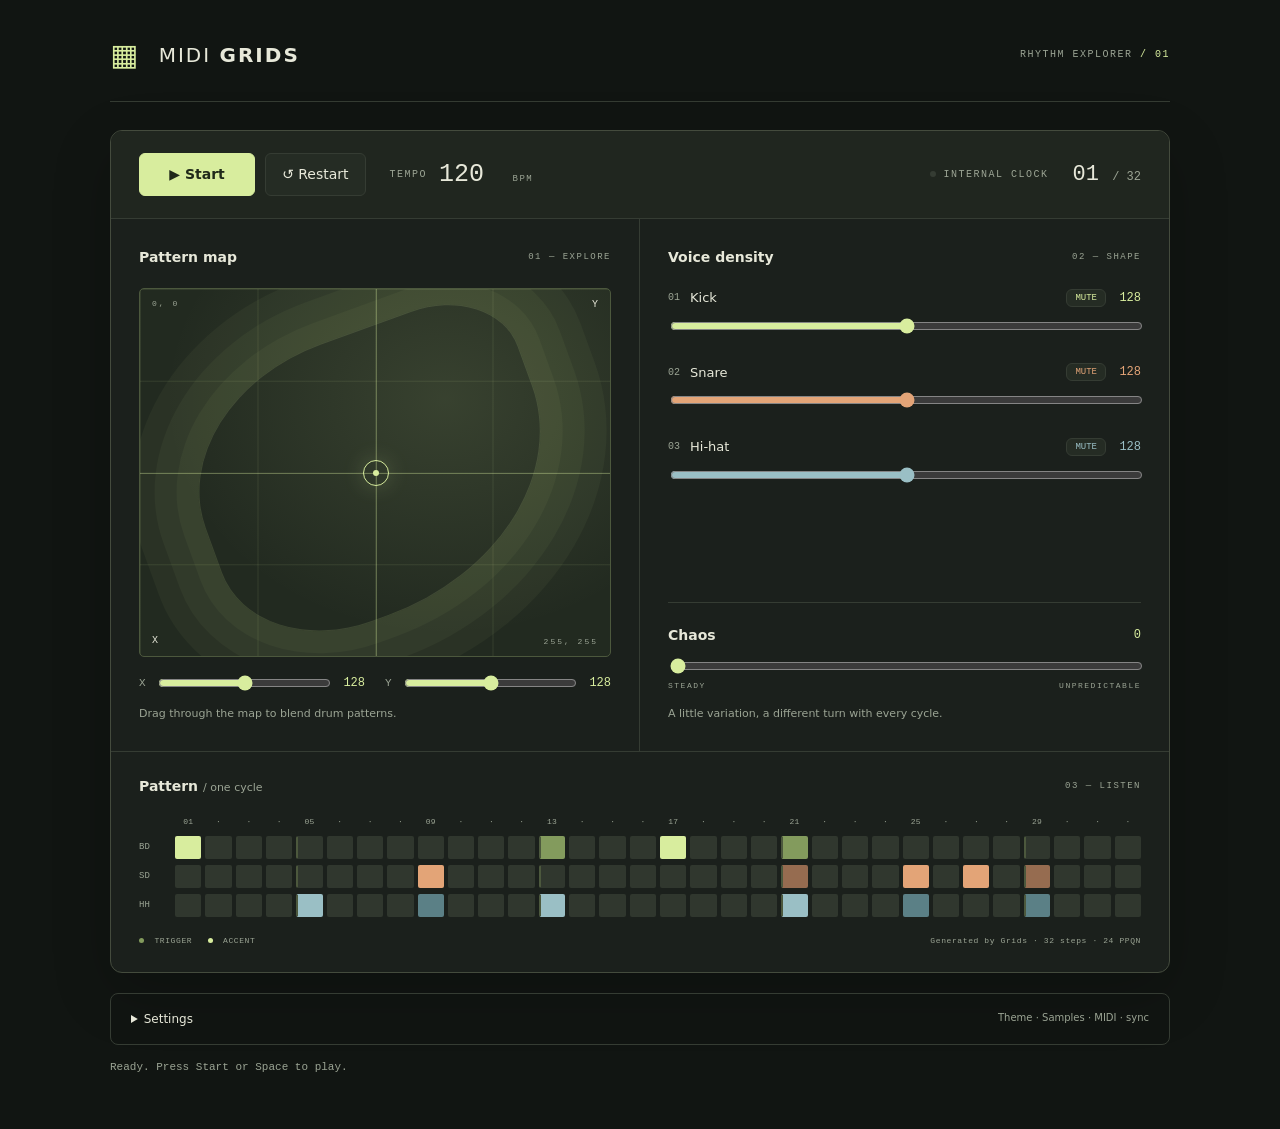
==== web/index.html @ 7e68fda9 "Add shared browser instrument, stable knob controls, and halftone themes" ====
<!doctype html>
<html lang="en">
<head><meta charset="utf-8"><meta name="viewport" content="width=device-width, initial-scale=1"><meta name="theme-color" content="#151916"><title>MIDI Grids · Rhythm explorer</title><link rel="stylesheet" href="style.css"></head>
<body>
<main>
<header><a class="brand" href="./" aria-label="MIDI Grids home"><span class="mark">▦</span> MIDI <strong>GRIDS</strong></a><span class="edition">RHYTHM EXPLORER <span> / 01</span></span></header>

<section class="instrument" aria-label="Drum machine">
<div class="transport"><div class="transport-buttons"><button id="play" class="play" disabled>▶ &nbsp; Start</button><button id="reset" title="Restart pattern at step one" disabled>↺ <span>Restart</span></button></div><label class="tempo">TEMPO <span><input id="bpm" type="number" min="40" max="240" value="120" aria-label="Tempo in beats per minute"> <small>BPM</small></span></label><div class="clock"><i id="clock-led"></i><span id="clock-status">INTERNAL CLOCK</span></div><span id="position">01 <small>/ 32</small></span></div>
<div class="workspace"><section class="map-section"><div class="section-title"><h2>Pattern map</h2><span>01 — EXPLORE</span></div><div id="map" class="map" role="group" aria-label="Pattern map. Drag to change X and Y; use the sliders below with a keyboard."><div class="map-lines"></div><span class="map-label tl">0, 0</span><span class="map-label br">255, 255</span><div id="crosshair"><span></span></div><span class="axis-y">Y</span><span class="axis-x">X</span></div><div class="coordinates"><label>X <input id="x" type="range" min="0" max="255" value="128"><output for="x">128</output></label><label>Y <input id="y" type="range" min="0" max="255" value="128"><output for="y">128</output></label></div><p class="hint">Drag through the map to blend drum patterns.</p></section>
<section class="voices-section"><div class="section-title"><h2>Voice density</h2><span>02 — SHAPE</span></div><div id="voices"></div><div class="chaos"><div class="section-title"><h2>Chaos</h2><output for="chaos">0</output></div><input id="chaos" type="range" min="0" max="255" value="0" aria-label="Chaos"><div class="range-caption"><span>STEADY</span><span>UNPREDICTABLE</span></div><p class="hint">A little variation, a different turn with every cycle.</p></div></section></div>
<section class="sequence"><div class="section-title"><h2>Pattern <span class="muted">/ one cycle</span></h2><span>03 — LISTEN</span></div><div id="steps" aria-label="Generated 32-step pattern"></div><div class="sequence-footer"><span><i></i> TRIGGER <i class="accent-key"></i> ACCENT</span><span>Generated by Grids · 32 steps · 24 PPQN</span></div></section>
</section>
<details class="settings"><summary>Settings <span>Theme · Samples · MIDI · sync</span></summary><div class="settings-content"><div class="appearance"><h2>Appearance</h2><label for="theme">Color scheme</label><select id="theme"><option value="forest">Forest · green</option><option value="graphite">Graphite · amber</option><option value="ocean">Ocean · blue</option><option value="violet">Violet · purple</option><option value="monochrome">Black &amp; white</option><option value="halftone">Halftone · ink &amp; paper</option><option value="halftone-inverted">Halftone · inverted</option></select><p class="hint">Your color scheme is saved in this browser.</p></div><div><h2>MIDI devices</h2><button id="midi-connect">Enable MIDI</button><p id="midi-status" class="hint">Optional. Listen with browser audio or connect your own instruments.</p><label>MIDI output<select id="midi-output"><option value="">No MIDI output</option></select></label><label>MIDI input (knobs &amp; clock)<select id="midi-input"><option value="">No MIDI input · internal clock</option></select></label><label class="check"><input id="hardware-screen" type="checkbox"> Use as hardware screen (silent, no MIDI output)</label><p class="hint">Select the Pico input to follow its knobs. Screen mode also follows hardware Start/Stop and clock. Current knob values arrive within two seconds.</p><p class="hint">Channel 1: CC 20–26 = X, Y, kick, snare, hi-hat, chaos, tempo. Fine values: CC 52–58. CC 27 = clock division.</p><label>External clock division<select id="division"><option value="1">Full speed</option><option value="2">Half speed</option><option value="4">Quarter speed</option></select></label><p class="hint">In browser instrument mode, Clock, Start, Continue and Stop are forwarded to the output. Avoid MIDI feedback loops.</p></div><div><h2>Browser audio</h2><label class="check"><input id="audio-enabled" type="checkbox" checked> Play samples in this browser</label><label>Master volume<input id="volume" type="range" min="0" max="100" value="75"></label><p class="hint">Factory Pico samples are loaded by default. Load a WAV for any voice below. Custom samples stay in this tab.</p><div id="sample-settings"></div></div></div></details>
<p id="status" role="status" aria-live="polite">Loading shared engine…</p>

</main><script type="module" src="app.js"></script>
</body></html>
---- web/style.css ----
:root{color-scheme:dark;--bg:#111512;--panel:#1b201c;--line:#353c33;--muted:#9ba494;--text:#e7e8d9;--lime:#d8ed9e;--orange:#e3a477;--blue:#9abfc5}*{box-sizing:border-box}body{margin:0;background:var(--bg);color:var(--text);font:14px/1.5 system-ui,sans-serif}main{max-width:1140px;margin:auto;padding:32px 40px}button,input,select{font:inherit}button,select{border:1px solid var(--line);background:var(--surface);color:var(--text);border-radius:6px;padding:10px 16px}button{cursor:pointer;transition:background .15s}button:hover{background:var(--hover)}button:disabled{opacity:.45;cursor:wait}button:focus-visible,input:focus-visible,select:focus-visible,summary:focus-visible{outline:2px solid var(--lime);outline-offset:4px}header,footer,.intro,.section-title,.transport,.sequence-footer{display:flex;align-items:center;justify-content:space-between}header{border-bottom:1px solid var(--line);padding-bottom:24px}.brand{color:var(--text);text-decoration:none;font-size:20px;letter-spacing:2px}.brand strong{font-weight:750}.mark{color:var(--lime);font-size:30px;vertical-align:-3px;margin-right:10px}.edition,.eyebrow,.section-title>span,.core-badge,.clock,.range-caption,.sequence-footer,.tempo,footer,.sample-name{font:10px/1.6 ui-monospace,monospace;letter-spacing:1.5px}.edition{color:var(--muted)}.edition span{color:var(--lime)}.intro{padding:44px 0 36px;gap:24px}.eyebrow{color:var(--lime);margin:0 0 8px}h1{font-weight:500;letter-spacing:-2px;font-size:clamp(34px,4vw,48px);line-height:1.15;margin:0 0 12px}.subtitle{color:var(--muted);margin:0}.core-badge{color:var(--lime);border:1px solid var(--line);padding:12px 18px;border-radius:4px;white-space:nowrap}.core-badge span{display:block;color:var(--muted);font-size:8px;margin-left:14px}.core-badge i,.clock i,.sequence-footer i{display:inline-block;width:6px;height:6px;border-radius:50%;background:var(--lime);margin-right:8px}.instrument{border:1px solid var(--border);border-radius:12px;background:var(--panel);box-shadow:0 20px 60px #0003;overflow:hidden}.transport{padding:22px 28px;border-bottom:1px solid var(--line);gap:24px;background:var(--transport)}.transport-buttons{display:flex;gap:10px}.play{background:var(--lime);color:var(--button-text);font-weight:700;min-width:116px;border-color:var(--lime)}.play:hover{background:var(--button-hover)}.play.playing{background:var(--orange);border-color:var(--orange)}.tempo{display:flex;align-items:center;gap:12px;color:var(--muted)}.tempo span{white-space:nowrap}.tempo input{width:66px;background:none;color:var(--text);border:0;font:25px ui-monospace,monospace;padding:0;appearance:textfield}.tempo small{font-size:9px}.clock{color:var(--muted);flex:1;text-align:right;white-space:nowrap}.clock i{background:var(--line)}.clock i.on{background:var(--lime);box-shadow:0 0 10px color-mix(in srgb,var(--lime) 47%,transparent)}#position{font:22px ui-monospace,monospace;white-space:nowrap}#position small{font-size:12px;color:var(--muted)}.workspace{display:grid;grid-template-columns:1fr 1fr}.map-section,.voices-section{padding:28px}.map-section{border-right:1px solid var(--line)}h2{font-size:14px;font-weight:550;margin:0}.section-title{margin-bottom:20px}.section-title>span{font-size:9px;color:var(--muted)}.map{aspect-ratio:1.28;position:relative;overflow:hidden;touch-action:none;cursor:crosshair;border:1px solid var(--map-border);border-radius:5px;background:radial-gradient(ellipse at 65% 30%,color-mix(in srgb,var(--lime) 12%,transparent),transparent 65%),var(--map-bg)}.map-lines{position:absolute;inset:0;background-image:linear-gradient(color-mix(in srgb,var(--lime) 10%,transparent) 1px,transparent 1px),linear-gradient(90deg,color-mix(in srgb,var(--lime) 10%,transparent) 1px,transparent 1px);background-size:25% 25%}.map:after{content:'';position:absolute;inset:12%;border:1px solid color-mix(in srgb,var(--lime) 14%,transparent);border-radius:48% 25% 60% 35%;transform:rotate(-20deg);pointer-events:none;box-shadow:0 0 0 22px color-mix(in srgb,var(--lime) 4%,transparent),0 0 0 44px color-mix(in srgb,var(--lime) 4%,transparent),0 0 0 66px color-mix(in srgb,var(--lime) 4%,transparent)}.map-label{position:absolute;font:8px ui-monospace,monospace;letter-spacing:2px;color:var(--muted)}.tl{left:12px;top:10px}.br{right:12px;bottom:10px}.axis-x,.axis-y{position:absolute;font:10px ui-monospace,monospace;color:var(--text)}.axis-x{bottom:10px;left:12px}.axis-y{right:12px;top:10px}#crosshair{position:absolute;left:50%;top:50%;z-index:1;width:26px;height:26px;border:1px solid var(--lime);border-radius:50%;transform:translate(-50%,-50%);box-shadow:0 0 22px color-mix(in srgb,var(--lime) 20%,transparent);pointer-events:none}#crosshair span{position:absolute;inset:9px;background:var(--lime);border-radius:50%}#crosshair:before,#crosshair:after{content:'';position:absolute;background:color-mix(in srgb,var(--lime) 33%,transparent)}#crosshair:before{width:1000px;height:1px;top:12px;left:-500px}#crosshair:after{height:1000px;width:1px;left:12px;top:-500px}.coordinates{display:flex;gap:20px;margin-top:16px}.coordinates label{display:flex;align-items:center;gap:10px;width:50%;font:11px ui-monospace,monospace;color:var(--muted)}.coordinates input{min-width:0;width:100%}output{font:12px ui-monospace,monospace;color:var(--lime)}input[type=range]{accent-color:var(--lime);height:16px;cursor:pointer}input[type=checkbox]{accent-color:var(--lime)}.hint{font-size:11px;line-height:1.65;color:var(--muted);margin:12px 0 0}.voice{margin-bottom:23px;--voice:var(--lime)}.voice-top{display:flex;align-items:center;gap:10px;margin-bottom:8px}.voice-number{font:10px ui-monospace,monospace;color:var(--muted)}.voice-name{font-size:13px;flex:1}.voice-top button{padding:3px 8px;font:9px ui-monospace,monospace;color:var(--voice)}.voice-top button[aria-pressed=true]{color:var(--muted);background:var(--bg)}.voice output{color:var(--voice);min-width:25px;text-align:right}.voice input{width:100%;accent-color:var(--voice)}.voice[data-part="1"]{--voice:var(--orange)}.voice[data-part="2"]{--voice:var(--blue)}.chaos{padding-top:22px;border-top:1px solid var(--line)}.chaos .section-title{margin-bottom:10px}.chaos>input{width:100%}.range-caption{display:flex;justify-content:space-between;color:var(--muted);font-size:8px}.sequence{padding:24px 28px;border-top:1px solid var(--line)}.muted{color:var(--muted)}.sequence h2 span{font-size:11px;font-weight:400}.step-row{display:grid;grid-template-columns:32px repeat(32,minmax(0,1fr));gap:4px;margin:6px 0;align-items:center}.step-label{font:9px ui-monospace,monospace;color:var(--muted)}.step{height:23px;border-radius:2px;background:var(--step-bg);border:1px solid transparent}.step:nth-child(8n+6){border-left:2px solid var(--map-border)}.step.hit{background:var(--trigger)}.step.accent{background:var(--lime)}.step-row[data-part="1"] .step.hit{background:var(--snare-trigger)}.step-row[data-part="1"] .step.accent{background:var(--orange)}.step-row[data-part="2"] .step.hit{background:var(--hat-trigger)}.step-row[data-part="2"] .step.accent{background:var(--blue)}.step.current{outline:2px solid var(--text);outline-offset:1px}.step-row.numbers{margin-bottom:10px}.numbers span{text-align:center;font:8px ui-monospace,monospace;color:var(--muted)}.sequence-footer{color:var(--muted);font-size:8px;letter-spacing:.6px;margin-top:18px;gap:12px}.sequence-footer i{background:var(--trigger);width:5px;height:5px;margin-right:5px}.sequence-footer .accent-key{background:var(--lime);margin-left:10px}.settings{margin-top:20px;border:1px solid var(--line);border-radius:8px}.settings summary{cursor:pointer;padding:16px 20px;font-size:12px}.settings summary span{float:right;color:var(--muted);font-size:10px}.settings-content{display:grid;grid-template-columns:1fr 1fr;gap:36px;padding:10px 24px 24px}.settings h2{margin-bottom:14px}.settings label{display:block;font-size:11px;color:var(--muted);margin-top:14px}.settings select{display:block;width:100%;margin-top:6px;font-size:12px}.settings input[type=range]{width:100%;display:block;margin-top:10px}.sample-setting{margin-top:16px;padding-top:12px;border-top:1px solid var(--line)}.sample-setting input[type=file]{width:100%;font-size:11px;margin:6px 0}.sample-setting .routing{display:flex;gap:12px}.routing label{margin:4px 0}.routing input{width:55px;background:var(--surface);color:var(--text);border:1px solid var(--line);border-radius:3px;padding:3px}.sample-setting button{font-size:10px;padding:3px 8px}#status{color:var(--muted);font:11px ui-monospace,monospace;min-height:20px;margin:16px 0}footer{padding:20px 0;border-top:1px solid var(--line);font-size:8px;letter-spacing:.7px;gap:20px}.footer-dot{color:var(--lime);margin-left:10px}@media(min-width:850px){.voices-section{display:flex;flex-direction:column}.chaos{margin-top:auto}}@media(max-width:760px){main{padding:20px}.intro{padding:30px 0}.core-badge{display:none}.transport{flex-wrap:wrap;padding:18px;gap:16px}.clock{order:4;flex-basis:70%;text-align:left}.tempo{margin-left:auto}.workspace{grid-template-columns:1fr}.map-section{border-right:0;border-bottom:1px solid var(--line)}.map{aspect-ratio:1.6}.map-section,.voices-section,.sequence{padding:20px}.step-row{gap:3px;grid-template-columns:24px repeat(16,minmax(0,1fr))}.step-row .step{grid-row:var(--mobile-row);grid-column:var(--mobile-column)}.step-row .step-label{grid-row:1 / span 2}.numbers span:nth-child(n+18){display:none}.step{height:20px}.sequence-footer>span:last-child{display:none}.settings-content{grid-template-columns:1fr}.edition{font-size:8px;letter-spacing:1px}footer{align-items:start}footer>span:last-child{max-width:120px;text-align:right}}

/* Keep space below the header after removing the introductory section. */
.instrument{margin-top:28px}

:root{--surface:#252c24;--hover:#36412d;--transport:#20261f;--map-bg:#222a20;--step-bg:#30372e;--trigger:#839b5d;--snare-trigger:#966c50;--hat-trigger:#5b8086;--map-border:#4c583d;--border:#444b3d;--button-text:#20291a;--button-hover:#e7f5c3}
:root[data-theme="graphite"]{--bg:#161616;--panel:#222222;--line:#414141;--muted:#b0aaa0;--text:#ede7db;--lime:#efbd70;--orange:#e39882;--blue:#b2bfcc;--surface:#303030;--hover:#43403a;--transport:#292929;--map-bg:#2b2925;--step-bg:#373531;--trigger:#a17a43;--snare-trigger:#9f6555;--hat-trigger:#6f7e8d;--map-border:#65553e;--border:#514b42;--button-text:#2a2011;--button-hover:#ffd69a}
:root[data-theme="ocean"]{--bg:#10171f;--panel:#192530;--line:#354859;--muted:#a0b4c4;--text:#e0edf5;--lime:#85d4f1;--orange:#edb084;--blue:#b1afef;--surface:#233544;--hover:#304b60;--transport:#1e2d3a;--map-bg:#1c3140;--step-bg:#2b4050;--trigger:#4b8aa5;--snare-trigger:#a57650;--hat-trigger:#7975ad;--map-border:#3e657c;--border:#40596c;--button-text:#102b38;--button-hover:#b3e8fb}
:root[data-theme="violet"]{--bg:#19131e;--panel:#271f2f;--line:#4b3b55;--muted:#b9a7c3;--text:#f0e5f4;--lime:#d6a7f0;--orange:#f0adba;--blue:#a2d6ce;--surface:#35293e;--hover:#4a365a;--transport:#2e2337;--map-bg:#32243d;--step-bg:#403148;--trigger:#9163ab;--snare-trigger:#a96a78;--hat-trigger:#628e88;--map-border:#6d4b80;--border:#5b4467;--button-text:#301b3d;--button-hover:#e9c9fb}
.appearance{grid-column:1 / -1;padding-bottom:20px;border-bottom:1px solid var(--line)}
.appearance select{max-width:320px}

:root[data-theme="monochrome"]{--bg:#111111;--panel:#1e1e1e;--line:#444444;--muted:#aaaaaa;--text:#eeeeee;--lime:#ffffff;--orange:#dddddd;--blue:#bbbbbb;--surface:#2c2c2c;--hover:#414141;--transport:#252525;--map-bg:#262626;--step-bg:#363636;--trigger:#999999;--snare-trigger:#888888;--hat-trigger:#777777;--map-border:#666666;--border:#555555;--button-text:#111111;--button-hover:#dddddd}

/* Halftone: warm paper, spot-color inks, and printed dot screens. */
:root[data-theme="halftone"]{
  color-scheme:light;
  --bg:#f3ecd9;--panel:#faf5e8;--line:#beb5a3;--muted:#62594f;
  --text:#25211f;--lime:#25211f;--orange:#b73b27;--blue:#176476;
  --surface:#eee5d2;--hover:#e1d6bf;--transport:#eee5d2;
  --map-bg:#eee5d2;--step-bg:#e5dcc9;--trigger:#62594f;
  --snare-trigger:#b73b27;--hat-trigger:#176476;
  --map-border:#807465;--border:#25211f;
  --button-text:#faf5e8;--button-hover:#49413b;
}
:root:is([data-theme="halftone"],[data-theme="halftone-inverted"]){
  --print-dot:#25211f25;--print-map-dot:#25211f30;
  --print-crosshair:#25211f80;--print-blend:multiply;
}

:root:is([data-theme="halftone"],[data-theme="halftone-inverted"]) body{
  background-image:radial-gradient(var(--print-dot) .65px,transparent .85px);
  background-size:5px 5px;
}
:root:is([data-theme="halftone"],[data-theme="halftone-inverted"]) header{border-bottom:2px solid var(--text)}
:root:is([data-theme="halftone"],[data-theme="halftone-inverted"]) .brand{font-weight:700;letter-spacing:3px}
:root:is([data-theme="halftone"],[data-theme="halftone-inverted"]) .mark{color:var(--orange)}
:root:is([data-theme="halftone"],[data-theme="halftone-inverted"]) .instrument{
  border:2px solid var(--text);border-radius:2px;
  box-shadow:6px 6px 0 var(--text);
}
:root:is([data-theme="halftone"],[data-theme="halftone-inverted"]) .transport{border-bottom:2px solid var(--text)}
:root:is([data-theme="halftone"],[data-theme="halftone-inverted"]) button,
:root:is([data-theme="halftone"],[data-theme="halftone-inverted"]) select{border-color:var(--text);border-radius:2px}
:root:is([data-theme="halftone"],[data-theme="halftone-inverted"]) button{box-shadow:2px 2px 0 var(--text)}
:root:is([data-theme="halftone"],[data-theme="halftone-inverted"]) button:active:not(:disabled){transform:translate(1px,1px);box-shadow:1px 1px 0 var(--text)}
:root:is([data-theme="halftone"],[data-theme="halftone-inverted"]) .play{border-color:var(--text)}
:root:is([data-theme="halftone"],[data-theme="halftone-inverted"]) .play.playing{color:var(--button-text);border-color:var(--text)}
:root:is([data-theme="halftone"],[data-theme="halftone-inverted"]) h2{font-weight:750;letter-spacing:.3px}
:root:is([data-theme="halftone"],[data-theme="halftone-inverted"]) .section-title>span{color:var(--text)}
:root:is([data-theme="halftone"],[data-theme="halftone-inverted"]) .map{
  background:radial-gradient(var(--print-map-dot) .8px,transparent 1px) 0 0 / 5px 5px,var(--map-bg);
  border:2px solid var(--text);border-radius:0;
}
:root:is([data-theme="halftone"],[data-theme="halftone-inverted"]) .map:before,
:root:is([data-theme="halftone"],[data-theme="halftone-inverted"]) .map:after{
  content:'';position:absolute;pointer-events:none;z-index:0;
  border:0;box-shadow:none;mix-blend-mode:var(--print-blend);
}
:root:is([data-theme="halftone"],[data-theme="halftone-inverted"]) .map:before{
  inset:8% 32% 3% 7%;border-radius:50%;transform:rotate(28deg);
  background:radial-gradient(var(--orange) 1.5px,transparent 1.7px) 0 0 / 5px 5px;
}
:root:is([data-theme="halftone"],[data-theme="halftone-inverted"]) .map:after{
  inset:25% 5% 7% 35%;border-radius:50%;transform:rotate(-28deg);
  background:radial-gradient(var(--blue) 1.3px,transparent 1.5px) 2px 2px / 5px 5px;
}
:root:is([data-theme="halftone"],[data-theme="halftone-inverted"]) .map-lines{
  z-index:1;
  background-image:linear-gradient(var(--print-dot) 1px,transparent 1px),linear-gradient(90deg,var(--print-dot) 1px,transparent 1px);
}
:root:is([data-theme="halftone"],[data-theme="halftone-inverted"]) .map-label,
:root:is([data-theme="halftone"],[data-theme="halftone-inverted"]) .axis-x,
:root:is([data-theme="halftone"],[data-theme="halftone-inverted"]) .axis-y{z-index:2;background:var(--panel);color:var(--text);padding:1px 3px}
:root:is([data-theme="halftone"],[data-theme="halftone-inverted"]) #crosshair{z-index:3;border:2px solid var(--text);background:var(--panel);box-shadow:2px 2px 0 var(--text)}
:root:is([data-theme="halftone"],[data-theme="halftone-inverted"]) #crosshair span{inset:7px}
:root:is([data-theme="halftone"],[data-theme="halftone-inverted"]) #crosshair:before,
:root:is([data-theme="halftone"],[data-theme="halftone-inverted"]) #crosshair:after{background:var(--print-crosshair)}
:root:is([data-theme="halftone"],[data-theme="halftone-inverted"]) .voice-top button[aria-pressed=true]{color:var(--panel);background:var(--text)}
:root:is([data-theme="halftone"],[data-theme="halftone-inverted"]) input[type=range]{appearance:none;background:transparent}
:root:is([data-theme="halftone"],[data-theme="halftone-inverted"]) input[type=range]::-webkit-slider-runnable-track{height:4px;background:var(--text)}
:root:is([data-theme="halftone"],[data-theme="halftone-inverted"]) input[type=range]::-webkit-slider-thumb{
  appearance:none;width:14px;height:16px;margin-top:-6px;
  border:2px solid var(--text);border-radius:0;background:var(--voice,var(--orange));
}
:root:is([data-theme="halftone"],[data-theme="halftone-inverted"]) input[type=range]::-moz-range-track{height:4px;background:var(--text)}
:root:is([data-theme="halftone"],[data-theme="halftone-inverted"]) input[type=range]::-moz-range-thumb{
  width:10px;height:12px;border:2px solid var(--text);border-radius:0;background:var(--voice,var(--orange));
}
:root:is([data-theme="halftone"],[data-theme="halftone-inverted"]) .sequence{border-top:2px solid var(--text)}
:root:is([data-theme="halftone"],[data-theme="halftone-inverted"]) .step{border-radius:0;border-color:var(--print-dot)}
:root:is([data-theme="halftone"],[data-theme="halftone-inverted"]) .step.hit{background-image:radial-gradient(var(--panel) .7px,transparent .9px);background-size:3px 3px}
:root:is([data-theme="halftone"],[data-theme="halftone-inverted"]) .step.accent{background-image:none}
:root:is([data-theme="halftone"],[data-theme="halftone-inverted"]) .step.current{outline-offset:2px}
:root:is([data-theme="halftone"],[data-theme="halftone-inverted"]) .settings{background:var(--panel);border:1px solid var(--text);border-radius:2px}
:root:is([data-theme="halftone"],[data-theme="halftone-inverted"]) #status{background:var(--bg)}

/* Negative print: light ink screens on deep blue-black paper. */
:root[data-theme="halftone-inverted"]{
  color-scheme:dark;
  --bg:#161c26;--panel:#1d232c;--line:#646974;--muted:#b7b5b1;
  --text:#f3ecd9;--lime:#f3ecd9;--orange:#7ed4e3;--blue:#f3a18c;
  --surface:#282f3a;--hover:#38414d;--transport:#242b36;
  --map-bg:#242b36;--step-bg:#343d49;--trigger:#c0baae;
  --snare-trigger:#7ed4e3;--hat-trigger:#f3a18c;
  --map-border:#9296a0;--border:#f3ecd9;
  --button-text:#1d232c;--button-hover:#fff9ec;
  --print-dot:#f3ecd925;--print-map-dot:#f3ecd930;
  --print-crosshair:#f3ecd980;--print-blend:screen;
}
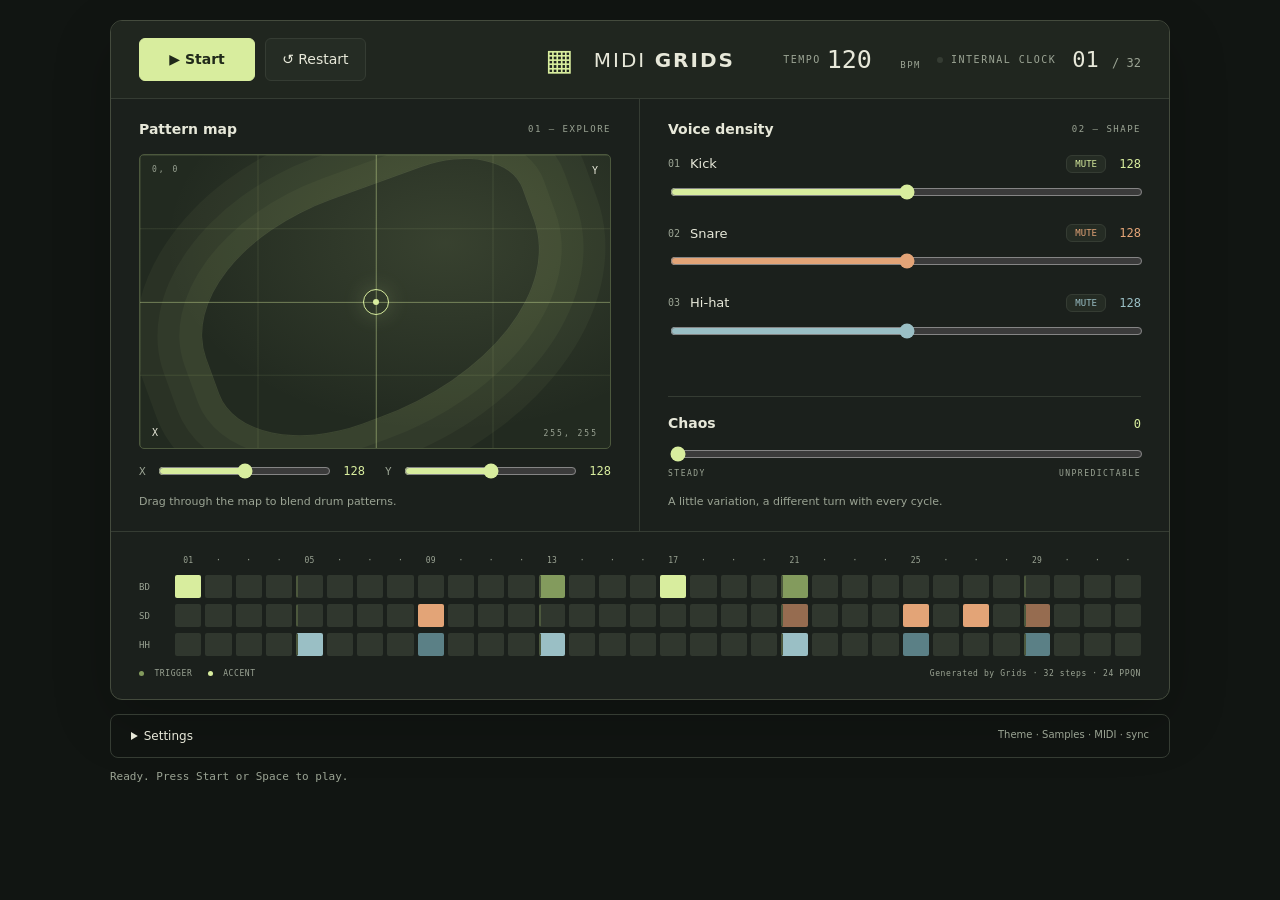
==== commit 63cf1ee8: "Compact web instrument layout for desktop screens" ====
--- a/web/index.html
+++ b/web/index.html
@@ -3,13 +3,13 @@
 <head><meta charset="utf-8"><meta name="viewport" content="width=device-width, initial-scale=1"><meta name="theme-color" content="#151916"><title>MIDI Grids · Rhythm explorer</title><link rel="stylesheet" href="style.css"></head>
 <body>
 <main>
-<header><a class="brand" href="./" aria-label="MIDI Grids home"><span class="mark">▦</span> MIDI <strong>GRIDS</strong></a><span class="edition">RHYTHM EXPLORER <span> / 01</span></span></header>
+
 
 <section class="instrument" aria-label="Drum machine">
-<div class="transport"><div class="transport-buttons"><button id="play" class="play" disabled>▶ &nbsp; Start</button><button id="reset" title="Restart pattern at step one" disabled>↺ <span>Restart</span></button></div><label class="tempo">TEMPO <span><input id="bpm" type="number" min="40" max="240" value="120" aria-label="Tempo in beats per minute"> <small>BPM</small></span></label><div class="clock"><i id="clock-led"></i><span id="clock-status">INTERNAL CLOCK</span></div><span id="position">01 <small>/ 32</small></span></div>
+<div class="transport"><a class="brand" href="./" aria-label="MIDI Grids home"><span class="mark">▦</span> MIDI <strong>GRIDS</strong></a><div class="transport-buttons"><button id="play" class="play" disabled>▶ &nbsp; Start</button><button id="reset" title="Restart pattern at step one" disabled>↺ <span>Restart</span></button></div><div class="transport-readouts"><label class="tempo">TEMPO <span><input id="bpm" type="number" min="40" max="240" value="120" aria-label="Tempo in beats per minute"> <small>BPM</small></span></label><div class="clock"><i id="clock-led"></i><span id="clock-status">INTERNAL CLOCK</span></div><span id="position">01 <small>/ 32</small></span></div></div>
 <div class="workspace"><section class="map-section"><div class="section-title"><h2>Pattern map</h2><span>01 — EXPLORE</span></div><div id="map" class="map" role="group" aria-label="Pattern map. Drag to change X and Y; use the sliders below with a keyboard."><div class="map-lines"></div><span class="map-label tl">0, 0</span><span class="map-label br">255, 255</span><div id="crosshair"><span></span></div><span class="axis-y">Y</span><span class="axis-x">X</span></div><div class="coordinates"><label>X <input id="x" type="range" min="0" max="255" value="128"><output for="x">128</output></label><label>Y <input id="y" type="range" min="0" max="255" value="128"><output for="y">128</output></label></div><p class="hint">Drag through the map to blend drum patterns.</p></section>
 <section class="voices-section"><div class="section-title"><h2>Voice density</h2><span>02 — SHAPE</span></div><div id="voices"></div><div class="chaos"><div class="section-title"><h2>Chaos</h2><output for="chaos">0</output></div><input id="chaos" type="range" min="0" max="255" value="0" aria-label="Chaos"><div class="range-caption"><span>STEADY</span><span>UNPREDICTABLE</span></div><p class="hint">A little variation, a different turn with every cycle.</p></div></section></div>
-<section class="sequence"><div class="section-title"><h2>Pattern <span class="muted">/ one cycle</span></h2><span>03 — LISTEN</span></div><div id="steps" aria-label="Generated 32-step pattern"></div><div class="sequence-footer"><span><i></i> TRIGGER <i class="accent-key"></i> ACCENT</span><span>Generated by Grids · 32 steps · 24 PPQN</span></div></section>
+<section class="sequence" aria-label="Pattern sequence"><div id="steps" aria-label="Generated 32-step pattern"></div><div class="sequence-footer"><span><i></i> TRIGGER <i class="accent-key"></i> ACCENT</span><span>Generated by Grids · 32 steps · 24 PPQN</span></div></section>
 </section>
 <details class="settings"><summary>Settings <span>Theme · Samples · MIDI · sync</span></summary><div class="settings-content"><div class="appearance"><h2>Appearance</h2><label for="theme">Color scheme</label><select id="theme"><option value="forest">Forest · green</option><option value="graphite">Graphite · amber</option><option value="ocean">Ocean · blue</option><option value="violet">Violet · purple</option><option value="monochrome">Black &amp; white</option><option value="halftone">Halftone · ink &amp; paper</option><option value="halftone-inverted">Halftone · inverted</option></select><p class="hint">Your color scheme is saved in this browser.</p></div><div><h2>MIDI devices</h2><button id="midi-connect">Enable MIDI</button><p id="midi-status" class="hint">Optional. Listen with browser audio or connect your own instruments.</p><label>MIDI output<select id="midi-output"><option value="">No MIDI output</option></select></label><label>MIDI input (knobs &amp; clock)<select id="midi-input"><option value="">No MIDI input · internal clock</option></select></label><label class="check"><input id="hardware-screen" type="checkbox"> Use as hardware screen (silent, no MIDI output)</label><p class="hint">Select the Pico input to follow its knobs. Screen mode also follows hardware Start/Stop and clock. Current knob values arrive within two seconds.</p><p class="hint">Channel 1: CC 20–26 = X, Y, kick, snare, hi-hat, chaos, tempo. Fine values: CC 52–58. CC 27 = clock division.</p><label>External clock division<select id="division"><option value="1">Full speed</option><option value="2">Half speed</option><option value="4">Quarter speed</option></select></label><p class="hint">In browser instrument mode, Clock, Start, Continue and Stop are forwarded to the output. Avoid MIDI feedback loops.</p></div><div><h2>Browser audio</h2><label class="check"><input id="audio-enabled" type="checkbox" checked> Play samples in this browser</label><label>Master volume<input id="volume" type="range" min="0" max="100" value="75"></label><p class="hint">Factory Pico samples are loaded by default. Load a WAV for any voice below. Custom samples stay in this tab.</p><div id="sample-settings"></div></div></div></details>
 <p id="status" role="status" aria-live="polite">Loading shared engine…</p>
--- a/web/style.css
+++ b/web/style.css
@@ -1,7 +1,7 @@
-:root{color-scheme:dark;--bg:#111512;--panel:#1b201c;--line:#353c33;--muted:#9ba494;--text:#e7e8d9;--lime:#d8ed9e;--orange:#e3a477;--blue:#9abfc5}*{box-sizing:border-box}body{margin:0;background:var(--bg);color:var(--text);font:14px/1.5 system-ui,sans-serif}main{max-width:1140px;margin:auto;padding:32px 40px}button,input,select{font:inherit}button,select{border:1px solid var(--line);background:var(--surface);color:var(--text);border-radius:6px;padding:10px 16px}button{cursor:pointer;transition:background .15s}button:hover{background:var(--hover)}button:disabled{opacity:.45;cursor:wait}button:focus-visible,input:focus-visible,select:focus-visible,summary:focus-visible{outline:2px solid var(--lime);outline-offset:4px}header,footer,.intro,.section-title,.transport,.sequence-footer{display:flex;align-items:center;justify-content:space-between}header{border-bottom:1px solid var(--line);padding-bottom:24px}.brand{color:var(--text);text-decoration:none;font-size:20px;letter-spacing:2px}.brand strong{font-weight:750}.mark{color:var(--lime);font-size:30px;vertical-align:-3px;margin-right:10px}.edition,.eyebrow,.section-title>span,.core-badge,.clock,.range-caption,.sequence-footer,.tempo,footer,.sample-name{font:10px/1.6 ui-monospace,monospace;letter-spacing:1.5px}.edition{color:var(--muted)}.edition span{color:var(--lime)}.intro{padding:44px 0 36px;gap:24px}.eyebrow{color:var(--lime);margin:0 0 8px}h1{font-weight:500;letter-spacing:-2px;font-size:clamp(34px,4vw,48px);line-height:1.15;margin:0 0 12px}.subtitle{color:var(--muted);margin:0}.core-badge{color:var(--lime);border:1px solid var(--line);padding:12px 18px;border-radius:4px;white-space:nowrap}.core-badge span{display:block;color:var(--muted);font-size:8px;margin-left:14px}.core-badge i,.clock i,.sequence-footer i{display:inline-block;width:6px;height:6px;border-radius:50%;background:var(--lime);margin-right:8px}.instrument{border:1px solid var(--border);border-radius:12px;background:var(--panel);box-shadow:0 20px 60px #0003;overflow:hidden}.transport{padding:22px 28px;border-bottom:1px solid var(--line);gap:24px;background:var(--transport)}.transport-buttons{display:flex;gap:10px}.play{background:var(--lime);color:var(--button-text);font-weight:700;min-width:116px;border-color:var(--lime)}.play:hover{background:var(--button-hover)}.play.playing{background:var(--orange);border-color:var(--orange)}.tempo{display:flex;align-items:center;gap:12px;color:var(--muted)}.tempo span{white-space:nowrap}.tempo input{width:66px;background:none;color:var(--text);border:0;font:25px ui-monospace,monospace;padding:0;appearance:textfield}.tempo small{font-size:9px}.clock{color:var(--muted);flex:1;text-align:right;white-space:nowrap}.clock i{background:var(--line)}.clock i.on{background:var(--lime);box-shadow:0 0 10px color-mix(in srgb,var(--lime) 47%,transparent)}#position{font:22px ui-monospace,monospace;white-space:nowrap}#position small{font-size:12px;color:var(--muted)}.workspace{display:grid;grid-template-columns:1fr 1fr}.map-section,.voices-section{padding:28px}.map-section{border-right:1px solid var(--line)}h2{font-size:14px;font-weight:550;margin:0}.section-title{margin-bottom:20px}.section-title>span{font-size:9px;color:var(--muted)}.map{aspect-ratio:1.28;position:relative;overflow:hidden;touch-action:none;cursor:crosshair;border:1px solid var(--map-border);border-radius:5px;background:radial-gradient(ellipse at 65% 30%,color-mix(in srgb,var(--lime) 12%,transparent),transparent 65%),var(--map-bg)}.map-lines{position:absolute;inset:0;background-image:linear-gradient(color-mix(in srgb,var(--lime) 10%,transparent) 1px,transparent 1px),linear-gradient(90deg,color-mix(in srgb,var(--lime) 10%,transparent) 1px,transparent 1px);background-size:25% 25%}.map:after{content:'';position:absolute;inset:12%;border:1px solid color-mix(in srgb,var(--lime) 14%,transparent);border-radius:48% 25% 60% 35%;transform:rotate(-20deg);pointer-events:none;box-shadow:0 0 0 22px color-mix(in srgb,var(--lime) 4%,transparent),0 0 0 44px color-mix(in srgb,var(--lime) 4%,transparent),0 0 0 66px color-mix(in srgb,var(--lime) 4%,transparent)}.map-label{position:absolute;font:8px ui-monospace,monospace;letter-spacing:2px;color:var(--muted)}.tl{left:12px;top:10px}.br{right:12px;bottom:10px}.axis-x,.axis-y{position:absolute;font:10px ui-monospace,monospace;color:var(--text)}.axis-x{bottom:10px;left:12px}.axis-y{right:12px;top:10px}#crosshair{position:absolute;left:50%;top:50%;z-index:1;width:26px;height:26px;border:1px solid var(--lime);border-radius:50%;transform:translate(-50%,-50%);box-shadow:0 0 22px color-mix(in srgb,var(--lime) 20%,transparent);pointer-events:none}#crosshair span{position:absolute;inset:9px;background:var(--lime);border-radius:50%}#crosshair:before,#crosshair:after{content:'';position:absolute;background:color-mix(in srgb,var(--lime) 33%,transparent)}#crosshair:before{width:1000px;height:1px;top:12px;left:-500px}#crosshair:after{height:1000px;width:1px;left:12px;top:-500px}.coordinates{display:flex;gap:20px;margin-top:16px}.coordinates label{display:flex;align-items:center;gap:10px;width:50%;font:11px ui-monospace,monospace;color:var(--muted)}.coordinates input{min-width:0;width:100%}output{font:12px ui-monospace,monospace;color:var(--lime)}input[type=range]{accent-color:var(--lime);height:16px;cursor:pointer}input[type=checkbox]{accent-color:var(--lime)}.hint{font-size:11px;line-height:1.65;color:var(--muted);margin:12px 0 0}.voice{margin-bottom:23px;--voice:var(--lime)}.voice-top{display:flex;align-items:center;gap:10px;margin-bottom:8px}.voice-number{font:10px ui-monospace,monospace;color:var(--muted)}.voice-name{font-size:13px;flex:1}.voice-top button{padding:3px 8px;font:9px ui-monospace,monospace;color:var(--voice)}.voice-top button[aria-pressed=true]{color:var(--muted);background:var(--bg)}.voice output{color:var(--voice);min-width:25px;text-align:right}.voice input{width:100%;accent-color:var(--voice)}.voice[data-part="1"]{--voice:var(--orange)}.voice[data-part="2"]{--voice:var(--blue)}.chaos{padding-top:22px;border-top:1px solid var(--line)}.chaos .section-title{margin-bottom:10px}.chaos>input{width:100%}.range-caption{display:flex;justify-content:space-between;color:var(--muted);font-size:8px}.sequence{padding:24px 28px;border-top:1px solid var(--line)}.muted{color:var(--muted)}.sequence h2 span{font-size:11px;font-weight:400}.step-row{display:grid;grid-template-columns:32px repeat(32,minmax(0,1fr));gap:4px;margin:6px 0;align-items:center}.step-label{font:9px ui-monospace,monospace;color:var(--muted)}.step{height:23px;border-radius:2px;background:var(--step-bg);border:1px solid transparent}.step:nth-child(8n+6){border-left:2px solid var(--map-border)}.step.hit{background:var(--trigger)}.step.accent{background:var(--lime)}.step-row[data-part="1"] .step.hit{background:var(--snare-trigger)}.step-row[data-part="1"] .step.accent{background:var(--orange)}.step-row[data-part="2"] .step.hit{background:var(--hat-trigger)}.step-row[data-part="2"] .step.accent{background:var(--blue)}.step.current{outline:2px solid var(--text);outline-offset:1px}.step-row.numbers{margin-bottom:10px}.numbers span{text-align:center;font:8px ui-monospace,monospace;color:var(--muted)}.sequence-footer{color:var(--muted);font-size:8px;letter-spacing:.6px;margin-top:18px;gap:12px}.sequence-footer i{background:var(--trigger);width:5px;height:5px;margin-right:5px}.sequence-footer .accent-key{background:var(--lime);margin-left:10px}.settings{margin-top:20px;border:1px solid var(--line);border-radius:8px}.settings summary{cursor:pointer;padding:16px 20px;font-size:12px}.settings summary span{float:right;color:var(--muted);font-size:10px}.settings-content{display:grid;grid-template-columns:1fr 1fr;gap:36px;padding:10px 24px 24px}.settings h2{margin-bottom:14px}.settings label{display:block;font-size:11px;color:var(--muted);margin-top:14px}.settings select{display:block;width:100%;margin-top:6px;font-size:12px}.settings input[type=range]{width:100%;display:block;margin-top:10px}.sample-setting{margin-top:16px;padding-top:12px;border-top:1px solid var(--line)}.sample-setting input[type=file]{width:100%;font-size:11px;margin:6px 0}.sample-setting .routing{display:flex;gap:12px}.routing label{margin:4px 0}.routing input{width:55px;background:var(--surface);color:var(--text);border:1px solid var(--line);border-radius:3px;padding:3px}.sample-setting button{font-size:10px;padding:3px 8px}#status{color:var(--muted);font:11px ui-monospace,monospace;min-height:20px;margin:16px 0}footer{padding:20px 0;border-top:1px solid var(--line);font-size:8px;letter-spacing:.7px;gap:20px}.footer-dot{color:var(--lime);margin-left:10px}@media(min-width:850px){.voices-section{display:flex;flex-direction:column}.chaos{margin-top:auto}}@media(max-width:760px){main{padding:20px}.intro{padding:30px 0}.core-badge{display:none}.transport{flex-wrap:wrap;padding:18px;gap:16px}.clock{order:4;flex-basis:70%;text-align:left}.tempo{margin-left:auto}.workspace{grid-template-columns:1fr}.map-section{border-right:0;border-bottom:1px solid var(--line)}.map{aspect-ratio:1.6}.map-section,.voices-section,.sequence{padding:20px}.step-row{gap:3px;grid-template-columns:24px repeat(16,minmax(0,1fr))}.step-row .step{grid-row:var(--mobile-row);grid-column:var(--mobile-column)}.step-row .step-label{grid-row:1 / span 2}.numbers span:nth-child(n+18){display:none}.step{height:20px}.sequence-footer>span:last-child{display:none}.settings-content{grid-template-columns:1fr}.edition{font-size:8px;letter-spacing:1px}footer{align-items:start}footer>span:last-child{max-width:120px;text-align:right}}
+:root{color-scheme:dark;--bg:#111512;--panel:#1b201c;--line:#353c33;--muted:#9ba494;--text:#e7e8d9;--lime:#d8ed9e;--orange:#e3a477;--blue:#9abfc5}*{box-sizing:border-box}body{margin:0;background:var(--bg);color:var(--text);font:14px/1.5 system-ui,sans-serif}main{max-width:1140px;margin:auto;padding:20px 40px}button,input,select{font:inherit}button,select{border:1px solid var(--line);background:var(--surface);color:var(--text);border-radius:6px;padding:10px 16px}button{cursor:pointer;transition:background .15s}button:hover{background:var(--hover)}button:disabled{opacity:.45;cursor:wait}button:focus-visible,input:focus-visible,select:focus-visible,summary:focus-visible{outline:2px solid var(--lime);outline-offset:4px}header,footer,.intro,.section-title,.transport,.sequence-footer{display:flex;align-items:center;justify-content:space-between}header{padding-bottom:14px}.brand{color:var(--text);text-decoration:none;font-size:20px;letter-spacing:2px}.brand strong{font-weight:750}.mark{color:var(--lime);font-size:30px;vertical-align:-3px;margin-right:10px}.edition,.eyebrow,.section-title>span,.core-badge,.clock,.range-caption,.sequence-footer,.tempo,footer,.sample-name{font:10px/1.6 ui-monospace,monospace;letter-spacing:1.5px}.edition{color:var(--muted)}.edition span{color:var(--lime)}.intro{padding:44px 0 36px;gap:24px}.eyebrow{color:var(--lime);margin:0 0 8px}h1{font-weight:500;letter-spacing:-2px;font-size:clamp(34px,4vw,48px);line-height:1.15;margin:0 0 12px}.subtitle{color:var(--muted);margin:0}.core-badge{color:var(--lime);border:1px solid var(--line);padding:12px 18px;border-radius:4px;white-space:nowrap}.core-badge span{display:block;color:var(--muted);font-size:8px;margin-left:14px}.core-badge i,.clock i,.sequence-footer i{display:inline-block;width:6px;height:6px;border-radius:50%;background:var(--lime);margin-right:8px}.instrument{border:1px solid var(--border);border-radius:12px;background:var(--panel);box-shadow:0 20px 60px #0003;overflow:hidden}.transport{padding:16px 28px;border-bottom:1px solid var(--line);gap:24px;background:var(--transport)}.transport-buttons{display:flex;gap:10px}.play{background:var(--lime);color:var(--button-text);font-weight:700;min-width:116px;border-color:var(--lime)}.play:hover{background:var(--button-hover)}.play.playing{background:var(--orange);border-color:var(--orange)}.tempo{display:flex;align-items:center;gap:12px;color:var(--muted)}.tempo span{white-space:nowrap}.tempo input{width:66px;background:none;color:var(--text);border:0;font:25px ui-monospace,monospace;padding:0;appearance:textfield}.tempo small{font-size:9px}.clock{color:var(--muted);flex:1;text-align:right;white-space:nowrap}.clock i{background:var(--line)}.clock i.on{background:var(--lime);box-shadow:0 0 10px color-mix(in srgb,var(--lime) 47%,transparent)}#position{font:22px ui-monospace,monospace;white-space:nowrap}#position small{font-size:12px;color:var(--muted)}.workspace{display:grid;grid-template-columns:1fr 1fr}.map-section,.voices-section{padding:20px 28px}.map-section{border-right:1px solid var(--line)}h2{font-size:14px;font-weight:550;margin:0}.section-title{margin-bottom:14px}.section-title>span{font-size:9px;color:var(--muted)}.map{aspect-ratio:1.6;position:relative;overflow:hidden;touch-action:none;cursor:crosshair;border:1px solid var(--map-border);border-radius:5px;background:radial-gradient(ellipse at 65% 30%,color-mix(in srgb,var(--lime) 12%,transparent),transparent 65%),var(--map-bg)}.map-lines{position:absolute;inset:0;background-image:linear-gradient(color-mix(in srgb,var(--lime) 10%,transparent) 1px,transparent 1px),linear-gradient(90deg,color-mix(in srgb,var(--lime) 10%,transparent) 1px,transparent 1px);background-size:25% 25%}.map:after{content:'';position:absolute;inset:12%;border:1px solid color-mix(in srgb,var(--lime) 14%,transparent);border-radius:48% 25% 60% 35%;transform:rotate(-20deg);pointer-events:none;box-shadow:0 0 0 22px color-mix(in srgb,var(--lime) 4%,transparent),0 0 0 44px color-mix(in srgb,var(--lime) 4%,transparent),0 0 0 66px color-mix(in srgb,var(--lime) 4%,transparent)}.map-label{position:absolute;font:8px ui-monospace,monospace;letter-spacing:2px;color:var(--muted)}.tl{left:12px;top:10px}.br{right:12px;bottom:10px}.axis-x,.axis-y{position:absolute;font:10px ui-monospace,monospace;color:var(--text)}.axis-x{bottom:10px;left:12px}.axis-y{right:12px;top:10px}#crosshair{position:absolute;left:50%;top:50%;z-index:1;width:26px;height:26px;border:1px solid var(--lime);border-radius:50%;transform:translate(-50%,-50%);box-shadow:0 0 22px color-mix(in srgb,var(--lime) 20%,transparent);pointer-events:none}#crosshair span{position:absolute;inset:9px;background:var(--lime);border-radius:50%}#crosshair:before,#crosshair:after{content:'';position:absolute;background:color-mix(in srgb,var(--lime) 33%,transparent)}#crosshair:before{width:1000px;height:1px;top:12px;left:-500px}#crosshair:after{height:1000px;width:1px;left:12px;top:-500px}.coordinates{display:flex;gap:20px;margin-top:12px}.coordinates label{display:flex;align-items:center;gap:10px;width:50%;font:11px ui-monospace,monospace;color:var(--muted)}.coordinates input{min-width:0;width:100%}output{font:12px ui-monospace,monospace;color:var(--lime)}input[type=range]{accent-color:var(--lime);height:16px;cursor:pointer}input[type=checkbox]{accent-color:var(--lime)}.hint{font-size:11px;line-height:1.65;color:var(--muted);margin:12px 0 0}.voice{margin-bottom:18px;--voice:var(--lime)}.voice-top{display:flex;align-items:center;gap:10px;margin-bottom:8px}.voice-number{font:10px ui-monospace,monospace;color:var(--muted)}.voice-name{font-size:13px;flex:1}.voice-top button{padding:3px 8px;font:9px ui-monospace,monospace;color:var(--voice)}.voice-top button[aria-pressed=true]{color:var(--muted);background:var(--bg)}.voice output{color:var(--voice);min-width:25px;text-align:right}.voice input{width:100%;accent-color:var(--voice)}.voice[data-part="1"]{--voice:var(--orange)}.voice[data-part="2"]{--voice:var(--blue)}.chaos{padding-top:16px;border-top:1px solid var(--line)}.chaos .section-title{margin-bottom:10px}.chaos>input{width:100%}.range-caption{display:flex;justify-content:space-between;color:var(--muted);font-size:8px}.sequence{padding:18px 28px;border-top:1px solid var(--line)}.muted{color:var(--muted)}.sequence h2 span{font-size:11px;font-weight:400}.step-row{display:grid;grid-template-columns:32px repeat(32,minmax(0,1fr));gap:4px;margin:6px 0;align-items:center}.step-label{font:9px ui-monospace,monospace;color:var(--muted)}.step{height:23px;border-radius:2px;background:var(--step-bg);border:1px solid transparent}.step:nth-child(8n+6){border-left:2px solid var(--map-border)}.step.hit{background:var(--trigger)}.step.accent{background:var(--lime)}.step-row[data-part="1"] .step.hit{background:var(--snare-trigger)}.step-row[data-part="1"] .step.accent{background:var(--orange)}.step-row[data-part="2"] .step.hit{background:var(--hat-trigger)}.step-row[data-part="2"] .step.accent{background:var(--blue)}.step.current{outline:2px solid var(--text);outline-offset:1px}.step-row.numbers{margin-bottom:10px}.numbers span{text-align:center;font:8px ui-monospace,monospace;color:var(--muted)}.sequence-footer{color:var(--muted);font-size:8px;letter-spacing:.6px;margin-top:12px;gap:12px}.sequence-footer i{background:var(--trigger);width:5px;height:5px;margin-right:5px}.sequence-footer .accent-key{background:var(--lime);margin-left:10px}.settings{margin-top:14px;border:1px solid var(--line);border-radius:8px}.settings summary{cursor:pointer;padding:12px 20px;font-size:12px}.settings summary span{float:right;color:var(--muted);font-size:10px}.settings-content{display:grid;grid-template-columns:1fr 1fr;gap:36px;padding:10px 24px 24px}.settings h2{margin-bottom:14px}.settings label{display:block;font-size:11px;color:var(--muted);margin-top:14px}.settings select{display:block;width:100%;margin-top:6px;font-size:12px}.settings input[type=range]{width:100%;display:block;margin-top:10px}.sample-setting{margin-top:16px;padding-top:12px;border-top:1px solid var(--line)}.sample-setting input[type=file]{width:100%;font-size:11px;margin:6px 0}.sample-setting .routing{display:flex;gap:12px}.routing label{margin:4px 0}.routing input{width:55px;background:var(--surface);color:var(--text);border:1px solid var(--line);border-radius:3px;padding:3px}.sample-setting button{font-size:10px;padding:3px 8px}#status{color:var(--muted);font:11px ui-monospace,monospace;min-height:20px;margin:12px 0 0}footer{padding:20px 0;border-top:1px solid var(--line);font-size:8px;letter-spacing:.7px;gap:20px}.footer-dot{color:var(--lime);margin-left:10px}@media(min-width:850px){.voices-section{display:flex;flex-direction:column}.chaos{margin-top:auto}}@media(max-width:760px){main{padding:20px}.intro{padding:30px 0}.core-badge{display:none}.transport{flex-wrap:wrap;padding:18px;gap:16px}.clock{order:4;flex-basis:70%;text-align:left}.tempo{margin-left:auto}.workspace{grid-template-columns:1fr}.map-section{border-right:0;border-bottom:1px solid var(--line)}.map{aspect-ratio:1.6}.map-section,.voices-section,.sequence{padding:20px}.step-row{gap:3px;grid-template-columns:24px repeat(16,minmax(0,1fr))}.step-row .step{grid-row:var(--mobile-row);grid-column:var(--mobile-column)}.step-row .step-label{grid-row:1 / span 2}.numbers span:nth-child(n+18){display:none}.step{height:20px}.sequence-footer>span:last-child{display:none}.settings-content{grid-template-columns:1fr}.edition{font-size:8px;letter-spacing:1px}footer{align-items:start}footer>span:last-child{max-width:120px;text-align:right}}
 
-/* Keep space below the header after removing the introductory section. */
-.instrument{margin-top:28px}
+/* Keep the collapsed instrument comfortable within a desktop browser viewport. */
+.instrument{margin-top:0}
 
 :root{--surface:#252c24;--hover:#36412d;--transport:#20261f;--map-bg:#222a20;--step-bg:#30372e;--trigger:#839b5d;--snare-trigger:#966c50;--hat-trigger:#5b8086;--map-border:#4c583d;--border:#444b3d;--button-text:#20291a;--button-hover:#e7f5c3}
 :root[data-theme="graphite"]{--bg:#161616;--panel:#222222;--line:#414141;--muted:#b0aaa0;--text:#ede7db;--lime:#efbd70;--orange:#e39882;--blue:#b2bfcc;--surface:#303030;--hover:#43403a;--transport:#292929;--map-bg:#2b2925;--step-bg:#373531;--trigger:#a17a43;--snare-trigger:#9f6555;--hat-trigger:#6f7e8d;--map-border:#65553e;--border:#514b42;--button-text:#2a2011;--button-hover:#ffd69a}
@@ -32,7 +32,6 @@
   background-image:radial-gradient(var(--print-dot) .65px,transparent .85px);
   background-size:5px 5px;
 }
-:root:is([data-theme="halftone"],[data-theme="halftone-inverted"]) header{border-bottom:2px solid var(--text)}
 :root:is([data-theme="halftone"],[data-theme="halftone-inverted"]) .brand{font-weight:700;letter-spacing:3px}
 :root:is([data-theme="halftone"],[data-theme="halftone-inverted"]) .mark{color:var(--orange)}
 :root:is([data-theme="halftone"],[data-theme="halftone-inverted"]) .instrument{
@@ -108,3 +107,22 @@
   --print-dot:#f3ecd925;--print-map-dot:#f3ecd930;
   --print-crosshair:#f3ecd980;--print-blend:screen;
 }
+
+/* Keep the title centered while transport controls stay at either side. */
+.transport{display:grid;grid-template-columns:1fr auto 1fr;gap:20px}
+.transport>.brand{grid-column:2;grid-row:1;white-space:nowrap}
+.transport-buttons{grid-column:1;grid-row:1}
+.transport-readouts{grid-column:3;grid-row:1;display:flex;align-items:center;justify-content:flex-end;gap:16px}
+.transport-readouts .clock{flex:0}
+.transport-readouts .tempo{gap:6px}
+@media(max-width:1100px) and (min-width:761px){
+  .transport-readouts .clock{max-width:80px;white-space:normal}
+  .transport>.brand{font-size:16px;letter-spacing:1px}
+  .transport>.brand .mark{font-size:24px;margin-right:4px}
+}
+@media(max-width:760px){
+  .transport{display:flex}
+  .transport>.brand{width:100%;text-align:center}
+  .transport-readouts{flex:1;flex-wrap:wrap}
+  .transport-readouts .clock{flex-basis:auto}
+}
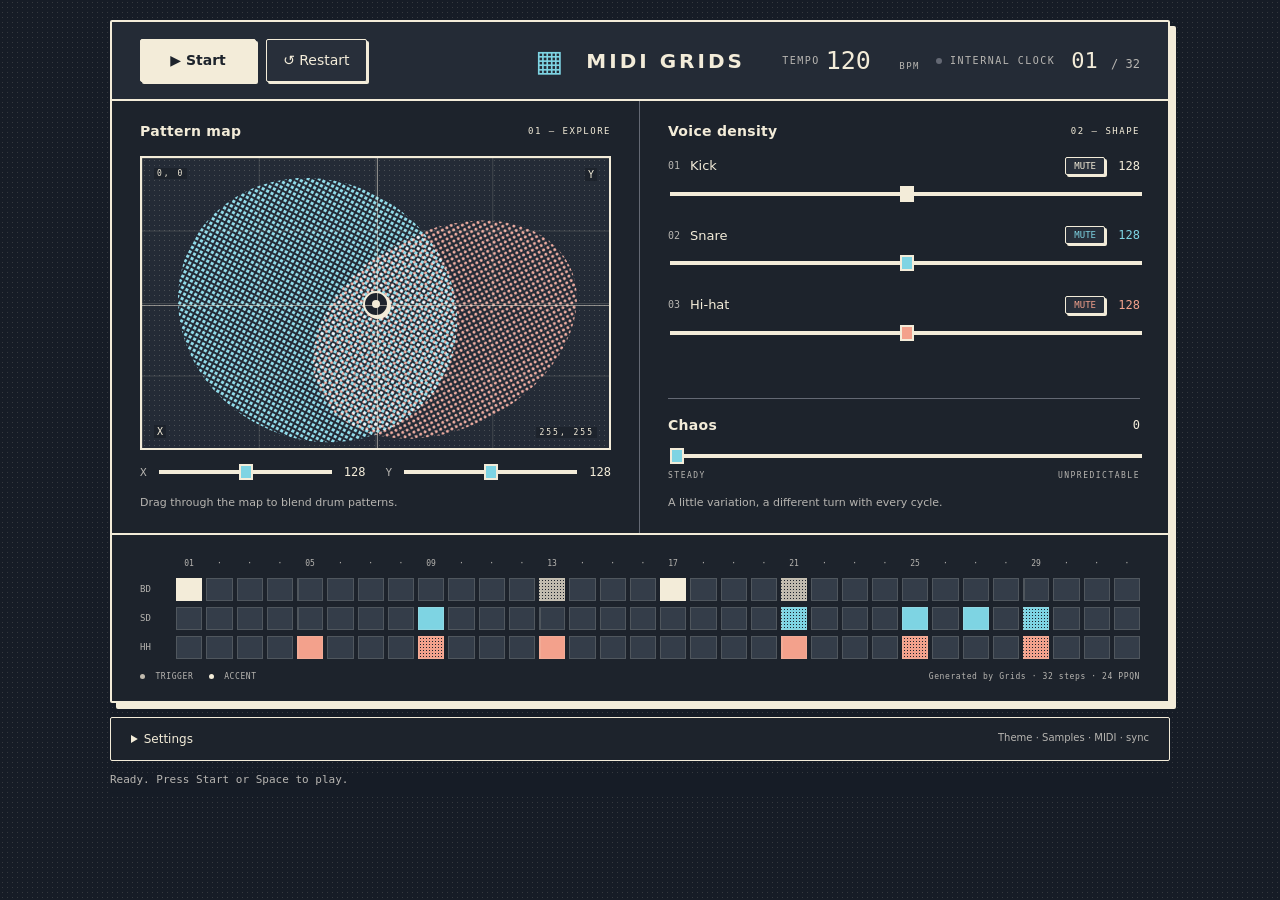
==== commit f8314c27: "Bundle full drum library and add web sample selectors" ====
--- a/web/index.html
+++ b/web/index.html
@@ -1,6 +1,6 @@
 <!doctype html>
-<html lang="en">
-<head><meta charset="utf-8"><meta name="viewport" content="width=device-width, initial-scale=1"><meta name="theme-color" content="#151916"><title>MIDI Grids · Rhythm explorer</title><link rel="stylesheet" href="style.css"></head>
+<html lang="en" data-theme="halftone-inverted">
+<head><meta charset="utf-8"><meta name="viewport" content="width=device-width, initial-scale=1"><meta name="theme-color" content="#151916"><title>MIDI Grids · Rhythm explorer</title><link rel="icon" type="image/svg+xml" href="favicon.svg"><link rel="stylesheet" href="style.css?v=sample-library-1"></head>
 <body>
 <main>
 
@@ -11,8 +11,8 @@
 <section class="voices-section"><div class="section-title"><h2>Voice density</h2><span>02 — SHAPE</span></div><div id="voices"></div><div class="chaos"><div class="section-title"><h2>Chaos</h2><output for="chaos">0</output></div><input id="chaos" type="range" min="0" max="255" value="0" aria-label="Chaos"><div class="range-caption"><span>STEADY</span><span>UNPREDICTABLE</span></div><p class="hint">A little variation, a different turn with every cycle.</p></div></section></div>
 <section class="sequence" aria-label="Pattern sequence"><div id="steps" aria-label="Generated 32-step pattern"></div><div class="sequence-footer"><span><i></i> TRIGGER <i class="accent-key"></i> ACCENT</span><span>Generated by Grids · 32 steps · 24 PPQN</span></div></section>
 </section>
-<details class="settings"><summary>Settings <span>Theme · Samples · MIDI · sync</span></summary><div class="settings-content"><div class="appearance"><h2>Appearance</h2><label for="theme">Color scheme</label><select id="theme"><option value="forest">Forest · green</option><option value="graphite">Graphite · amber</option><option value="ocean">Ocean · blue</option><option value="violet">Violet · purple</option><option value="monochrome">Black &amp; white</option><option value="halftone">Halftone · ink &amp; paper</option><option value="halftone-inverted">Halftone · inverted</option></select><p class="hint">Your color scheme is saved in this browser.</p></div><div><h2>MIDI devices</h2><button id="midi-connect">Enable MIDI</button><p id="midi-status" class="hint">Optional. Listen with browser audio or connect your own instruments.</p><label>MIDI output<select id="midi-output"><option value="">No MIDI output</option></select></label><label>MIDI input (knobs &amp; clock)<select id="midi-input"><option value="">No MIDI input · internal clock</option></select></label><label class="check"><input id="hardware-screen" type="checkbox"> Use as hardware screen (silent, no MIDI output)</label><p class="hint">Select the Pico input to follow its knobs. Screen mode also follows hardware Start/Stop and clock. Current knob values arrive within two seconds.</p><p class="hint">Channel 1: CC 20–26 = X, Y, kick, snare, hi-hat, chaos, tempo. Fine values: CC 52–58. CC 27 = clock division.</p><label>External clock division<select id="division"><option value="1">Full speed</option><option value="2">Half speed</option><option value="4">Quarter speed</option></select></label><p class="hint">In browser instrument mode, Clock, Start, Continue and Stop are forwarded to the output. Avoid MIDI feedback loops.</p></div><div><h2>Browser audio</h2><label class="check"><input id="audio-enabled" type="checkbox" checked> Play samples in this browser</label><label>Master volume<input id="volume" type="range" min="0" max="100" value="75"></label><p class="hint">Factory Pico samples are loaded by default. Load a WAV for any voice below. Custom samples stay in this tab.</p><div id="sample-settings"></div></div></div></details>
+<details class="settings"><summary>Settings <span>Theme · Samples · MIDI · sync</span></summary><div class="settings-content"><div class="appearance"><h2>Appearance</h2><label for="theme">Color scheme</label><select id="theme"><option value="forest">Forest · green</option><option value="graphite">Graphite · amber</option><option value="ocean">Ocean · blue</option><option value="violet">Violet · purple</option><option value="monochrome">Black &amp; white</option><option value="halftone">Halftone · ink &amp; paper</option><option value="halftone-inverted" selected>Halftone · inverted</option></select><p class="hint">Your color scheme is saved in this browser.</p></div><div><h2>MIDI devices</h2><button id="midi-connect">Enable MIDI</button><p id="midi-status" class="hint">Optional. Listen with browser audio or connect your own instruments.</p><label>MIDI output<select id="midi-output"><option value="">No MIDI output</option></select></label><label>MIDI input (knobs &amp; clock)<select id="midi-input"><option value="">No MIDI input · internal clock</option></select></label><label class="check"><input id="hardware-screen" type="checkbox"> Use as hardware screen (silent, no MIDI output)</label><p class="hint">Select the Pico input to follow its knobs. Screen mode also follows hardware Start/Stop and clock. Current knob values arrive within two seconds.</p><p class="hint">Channel 1: CC 20–26 = X, Y, kick, snare, hi-hat, chaos, tempo. Fine values: CC 52–58. CC 27 = clock division.</p><label>External clock division<select id="division"><option value="1">Full speed</option><option value="2">Half speed</option><option value="4">Quarter speed</option></select></label><p class="hint">In browser instrument mode, Clock, Start, Continue and Stop are forwarded to the output. Avoid MIDI feedback loops.</p></div><div><h2>Browser audio</h2><label class="check"><input id="audio-enabled" type="checkbox" checked> Play samples in this browser</label><label>Master volume<input id="volume" type="range" min="0" max="100" value="75"></label><p class="hint">Factory Pico samples are loaded by default. Load a WAV for any voice below. Custom samples stay in this tab.</p><div id="sample-settings"></div></div></div></details>
 <p id="status" role="status" aria-live="polite">Loading shared engine…</p>
 
-</main><script type="module" src="app.js"></script>
+</main><script type="module" src="app.js?v=halftone-default-1"></script>
 </body></html>
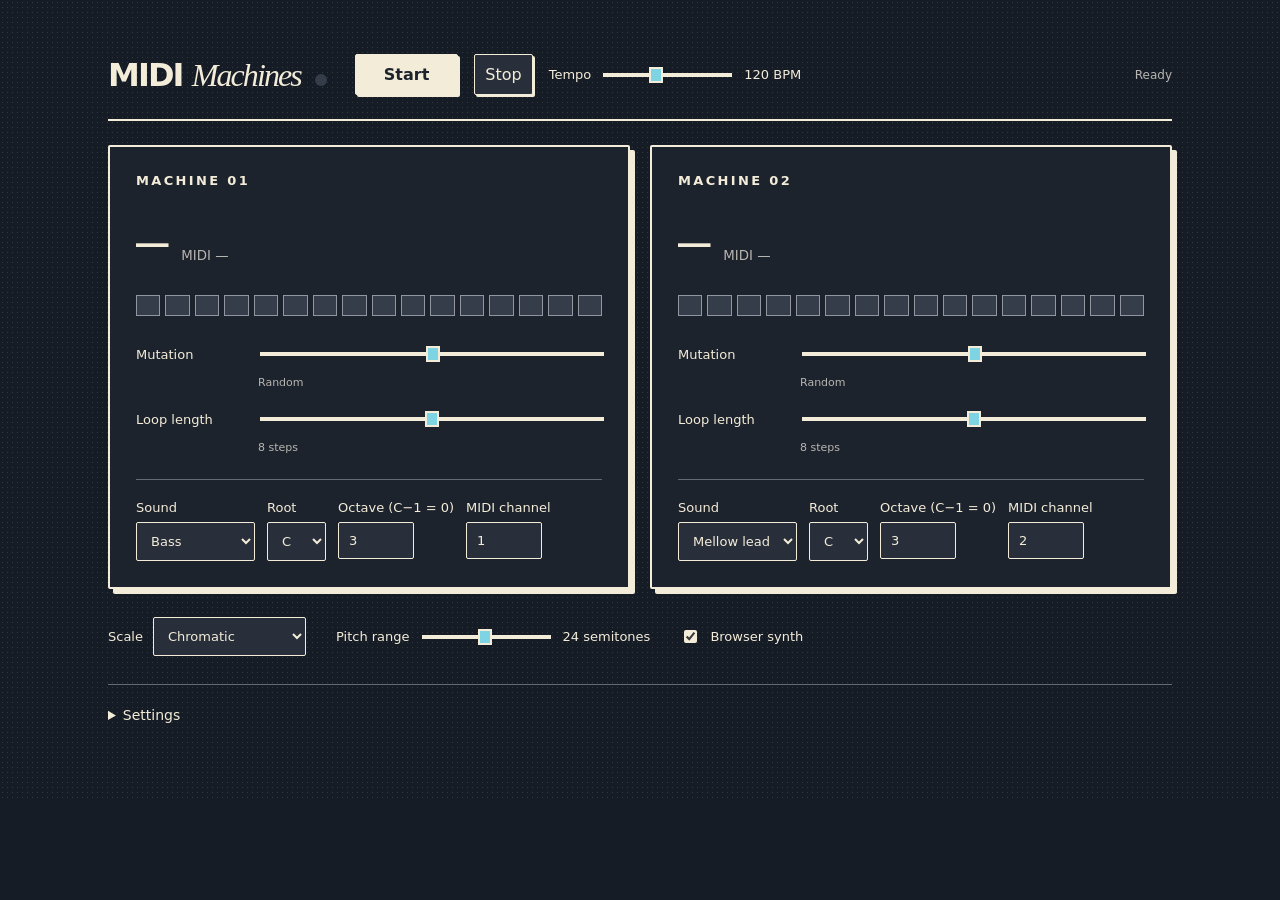
==== commit 54162de8: "Build MIDI Machines firmware and browser instrument" ====
--- a/web/index.html
+++ b/web/index.html
@@ -1,18 +1,8 @@
 <!doctype html>
-<html lang="en" data-theme="halftone-inverted">
-<head><meta charset="utf-8"><meta name="viewport" content="width=device-width, initial-scale=1"><meta name="theme-color" content="#151916"><title>MIDI Grids · Rhythm explorer</title><link rel="icon" type="image/svg+xml" href="favicon.svg"><link rel="stylesheet" href="style.css?v=sample-library-1"></head>
-<body>
-<main>
-
-
-<section class="instrument" aria-label="Drum machine">
-<div class="transport"><a class="brand" href="./" aria-label="MIDI Grids home"><span class="mark">▦</span> MIDI <strong>GRIDS</strong></a><div class="transport-buttons"><button id="play" class="play" disabled>▶ &nbsp; Start</button><button id="reset" title="Restart pattern at step one" disabled>↺ <span>Restart</span></button></div><div class="transport-readouts"><label class="tempo">TEMPO <span><input id="bpm" type="number" min="40" max="240" value="120" aria-label="Tempo in beats per minute"> <small>BPM</small></span></label><div class="clock"><i id="clock-led"></i><span id="clock-status">INTERNAL CLOCK</span></div><span id="position">01 <small>/ 32</small></span></div></div>
-<div class="workspace"><section class="map-section"><div class="section-title"><h2>Pattern map</h2><span>01 — EXPLORE</span></div><div id="map" class="map" role="group" aria-label="Pattern map. Drag to change X and Y; use the sliders below with a keyboard."><div class="map-lines"></div><span class="map-label tl">0, 0</span><span class="map-label br">255, 255</span><div id="crosshair"><span></span></div><span class="axis-y">Y</span><span class="axis-x">X</span></div><div class="coordinates"><label>X <input id="x" type="range" min="0" max="255" value="128"><output for="x">128</output></label><label>Y <input id="y" type="range" min="0" max="255" value="128"><output for="y">128</output></label></div><p class="hint">Drag through the map to blend drum patterns.</p></section>
-<section class="voices-section"><div class="section-title"><h2>Voice density</h2><span>02 — SHAPE</span></div><div id="voices"></div><div class="chaos"><div class="section-title"><h2>Chaos</h2><output for="chaos">0</output></div><input id="chaos" type="range" min="0" max="255" value="0" aria-label="Chaos"><div class="range-caption"><span>STEADY</span><span>UNPREDICTABLE</span></div><p class="hint">A little variation, a different turn with every cycle.</p></div></section></div>
-<section class="sequence" aria-label="Pattern sequence"><div id="steps" aria-label="Generated 32-step pattern"></div><div class="sequence-footer"><span><i></i> TRIGGER <i class="accent-key"></i> ACCENT</span><span>Generated by Grids · 32 steps · 24 PPQN</span></div></section>
-</section>
-<details class="settings"><summary>Settings <span>Theme · Samples · MIDI · sync</span></summary><div class="settings-content"><div class="appearance"><h2>Appearance</h2><label for="theme">Color scheme</label><select id="theme"><option value="forest">Forest · green</option><option value="graphite">Graphite · amber</option><option value="ocean">Ocean · blue</option><option value="violet">Violet · purple</option><option value="monochrome">Black &amp; white</option><option value="halftone">Halftone · ink &amp; paper</option><option value="halftone-inverted" selected>Halftone · inverted</option></select><p class="hint">Your color scheme is saved in this browser.</p></div><div><h2>MIDI devices</h2><button id="midi-connect">Enable MIDI</button><p id="midi-status" class="hint">Optional. Listen with browser audio or connect your own instruments.</p><label>MIDI output<select id="midi-output"><option value="">No MIDI output</option></select></label><label>MIDI input (knobs &amp; clock)<select id="midi-input"><option value="">No MIDI input · internal clock</option></select></label><label class="check"><input id="hardware-screen" type="checkbox"> Use as hardware screen (silent, no MIDI output)</label><p class="hint">Select the Pico input to follow its knobs. Screen mode also follows hardware Start/Stop and clock. Current knob values arrive within two seconds.</p><p class="hint">Channel 1: CC 20–26 = X, Y, kick, snare, hi-hat, chaos, tempo. Fine values: CC 52–58. CC 27 = clock division.</p><label>External clock division<select id="division"><option value="1">Full speed</option><option value="2">Half speed</option><option value="4">Quarter speed</option></select></label><p class="hint">In browser instrument mode, Clock, Start, Continue and Stop are forwarded to the output. Avoid MIDI feedback loops.</p></div><div><h2>Browser audio</h2><label class="check"><input id="audio-enabled" type="checkbox" checked> Play samples in this browser</label><label>Master volume<input id="volume" type="range" min="0" max="100" value="75"></label><p class="hint">Factory Pico samples are loaded by default. Load a WAV for any voice below. Custom samples stay in this tab.</p><div id="sample-settings"></div></div></div></details>
-<p id="status" role="status" aria-live="polite">Loading shared engine…</p>
-
-</main><script type="module" src="app.js?v=halftone-default-1"></script>
-</body></html>
+<html lang="en" data-theme="halftone-inverted"><head><meta charset="utf-8"><meta name="viewport" content="width=device-width,initial-scale=1"><meta name="theme-color" content="#161c26"><title>MIDI Machines</title><link rel="stylesheet" href="style.css?v=looped-synth-1"></head>
+<body><main>
+<section class="transport"><h1>MIDI <em>Machines</em><span class="lamp" id="beat"></span></h1><button id="start" disabled>Start</button><button id="stop" disabled>Stop</button><label>Tempo <input id="tempo" type="range" min="40" max="240" value="120"><output id="tempoValue">120 BPM</output></label><span id="status" role="status">Loading engine…</span></section>
+<div class="machines" id="machines"></div>
+<section class="shared"><label>Scale <select id="scale"></select></label><label>Pitch range <input id="range" type="range" min="0" max="255" value="125"><output id="rangeValue"></output></label><label class="check"><input id="sound" type="checkbox" checked> Browser synth</label></section>
+<details><summary>Settings</summary><div class="appearance"><label for="theme">Theme</label><select id="theme"><option value="forest">Forest · green</option><option value="graphite">Graphite · amber</option><option value="ocean">Ocean · blue</option><option value="violet">Violet · purple</option><option value="monochrome">Black &amp; white</option><option value="halftone">Halftone · ink &amp; paper</option><option value="halftone-inverted" selected>Halftone · inverted</option></select></div><div class="settings"><button id="enableMidi">Enable MIDI</button><label>MIDI input <select id="midiIn"><option value="">None</option></select></label><label>MIDI output <select id="midiOut"><option value="">None</option></select></label><label class="check"><input id="clockOnly" type="checkbox"> Clock &amp; transport only</label><label class="check"><input id="screen" type="checkbox"> Use as hardware screen</label><button id="download">Download CONFIG.TXT</button></div><p class="hint">Clock &amp; transport only ignores incoming notes and CCs; MIDI Clock, Start, Stop and Continue still work. Hardware screen follows incoming notes, knobs and clock silently when this filter is off. Stop/start the hardware after connecting. Download configuration, copy it to the hardware’s USB drive, then safely eject to apply.</p></details>
+</main><script type="module" src="app.js?v=clock-only-1"></script></body></html>
--- a/web/style.css
+++ b/web/style.css
@@ -1,18 +1,11 @@
-:root{color-scheme:dark;--bg:#111512;--panel:#1b201c;--line:#353c33;--muted:#9ba494;--text:#e7e8d9;--lime:#d8ed9e;--orange:#e3a477;--blue:#9abfc5}*{box-sizing:border-box}body{margin:0;background:var(--bg);color:var(--text);font:14px/1.5 system-ui,sans-serif}main{max-width:1140px;margin:auto;padding:20px 40px}button,input,select{font:inherit}button,select{border:1px solid var(--line);background:var(--surface);color:var(--text);border-radius:6px;padding:10px 16px}button{cursor:pointer;transition:background .15s}button:hover{background:var(--hover)}button:disabled{opacity:.45;cursor:wait}button:focus-visible,input:focus-visible,select:focus-visible,summary:focus-visible{outline:2px solid var(--lime);outline-offset:4px}header,footer,.intro,.section-title,.transport,.sequence-footer{display:flex;align-items:center;justify-content:space-between}header{padding-bottom:14px}.brand{color:var(--text);text-decoration:none;font-size:20px;letter-spacing:2px}.brand strong{font-weight:750}.mark{color:var(--lime);font-size:30px;vertical-align:-3px;margin-right:10px}.edition,.eyebrow,.section-title>span,.core-badge,.clock,.range-caption,.sequence-footer,.tempo,footer,.sample-name{font:10px/1.6 ui-monospace,monospace;letter-spacing:1.5px}.edition{color:var(--muted)}.edition span{color:var(--lime)}.intro{padding:44px 0 36px;gap:24px}.eyebrow{color:var(--lime);margin:0 0 8px}h1{font-weight:500;letter-spacing:-2px;font-size:clamp(34px,4vw,48px);line-height:1.15;margin:0 0 12px}.subtitle{color:var(--muted);margin:0}.core-badge{color:var(--lime);border:1px solid var(--line);padding:12px 18px;border-radius:4px;white-space:nowrap}.core-badge span{display:block;color:var(--muted);font-size:8px;margin-left:14px}.core-badge i,.clock i,.sequence-footer i{display:inline-block;width:6px;height:6px;border-radius:50%;background:var(--lime);margin-right:8px}.instrument{border:1px solid var(--border);border-radius:12px;background:var(--panel);box-shadow:0 20px 60px #0003;overflow:hidden}.transport{padding:16px 28px;border-bottom:1px solid var(--line);gap:24px;background:var(--transport)}.transport-buttons{display:flex;gap:10px}.play{background:var(--lime);color:var(--button-text);font-weight:700;min-width:116px;border-color:var(--lime)}.play:hover{background:var(--button-hover)}.play.playing{background:var(--orange);border-color:var(--orange)}.tempo{display:flex;align-items:center;gap:12px;color:var(--muted)}.tempo span{white-space:nowrap}.tempo input{width:66px;background:none;color:var(--text);border:0;font:25px ui-monospace,monospace;padding:0;appearance:textfield}.tempo small{font-size:9px}.clock{color:var(--muted);flex:1;text-align:right;white-space:nowrap}.clock i{background:var(--line)}.clock i.on{background:var(--lime);box-shadow:0 0 10px color-mix(in srgb,var(--lime) 47%,transparent)}#position{font:22px ui-monospace,monospace;white-space:nowrap}#position small{font-size:12px;color:var(--muted)}.workspace{display:grid;grid-template-columns:1fr 1fr}.map-section,.voices-section{padding:20px 28px}.map-section{border-right:1px solid var(--line)}h2{font-size:14px;font-weight:550;margin:0}.section-title{margin-bottom:14px}.section-title>span{font-size:9px;color:var(--muted)}.map{aspect-ratio:1.6;position:relative;overflow:hidden;touch-action:none;cursor:crosshair;border:1px solid var(--map-border);border-radius:5px;background:radial-gradient(ellipse at 65% 30%,color-mix(in srgb,var(--lime) 12%,transparent),transparent 65%),var(--map-bg)}.map-lines{position:absolute;inset:0;background-image:linear-gradient(color-mix(in srgb,var(--lime) 10%,transparent) 1px,transparent 1px),linear-gradient(90deg,color-mix(in srgb,var(--lime) 10%,transparent) 1px,transparent 1px);background-size:25% 25%}.map:after{content:'';position:absolute;inset:12%;border:1px solid color-mix(in srgb,var(--lime) 14%,transparent);border-radius:48% 25% 60% 35%;transform:rotate(-20deg);pointer-events:none;box-shadow:0 0 0 22px color-mix(in srgb,var(--lime) 4%,transparent),0 0 0 44px color-mix(in srgb,var(--lime) 4%,transparent),0 0 0 66px color-mix(in srgb,var(--lime) 4%,transparent)}.map-label{position:absolute;font:8px ui-monospace,monospace;letter-spacing:2px;color:var(--muted)}.tl{left:12px;top:10px}.br{right:12px;bottom:10px}.axis-x,.axis-y{position:absolute;font:10px ui-monospace,monospace;color:var(--text)}.axis-x{bottom:10px;left:12px}.axis-y{right:12px;top:10px}#crosshair{position:absolute;left:50%;top:50%;z-index:1;width:26px;height:26px;border:1px solid var(--lime);border-radius:50%;transform:translate(-50%,-50%);box-shadow:0 0 22px color-mix(in srgb,var(--lime) 20%,transparent);pointer-events:none}#crosshair span{position:absolute;inset:9px;background:var(--lime);border-radius:50%}#crosshair:before,#crosshair:after{content:'';position:absolute;background:color-mix(in srgb,var(--lime) 33%,transparent)}#crosshair:before{width:1000px;height:1px;top:12px;left:-500px}#crosshair:after{height:1000px;width:1px;left:12px;top:-500px}.coordinates{display:flex;gap:20px;margin-top:12px}.coordinates label{display:flex;align-items:center;gap:10px;width:50%;font:11px ui-monospace,monospace;color:var(--muted)}.coordinates input{min-width:0;width:100%}output{font:12px ui-monospace,monospace;color:var(--lime)}input[type=range]{accent-color:var(--lime);height:16px;cursor:pointer}input[type=checkbox]{accent-color:var(--lime)}.hint{font-size:11px;line-height:1.65;color:var(--muted);margin:12px 0 0}.voice{margin-bottom:18px;--voice:var(--lime)}.voice-top{display:flex;align-items:center;gap:10px;margin-bottom:8px}.voice-number{font:10px ui-monospace,monospace;color:var(--muted)}.voice-name{font-size:13px;flex:1}.voice-top button{padding:3px 8px;font:9px ui-monospace,monospace;color:var(--voice)}.voice-top button[aria-pressed=true]{color:var(--muted);background:var(--bg)}.voice output{color:var(--voice);min-width:25px;text-align:right}.voice input{width:100%;accent-color:var(--voice)}.voice[data-part="1"]{--voice:var(--orange)}.voice[data-part="2"]{--voice:var(--blue)}.chaos{padding-top:16px;border-top:1px solid var(--line)}.chaos .section-title{margin-bottom:10px}.chaos>input{width:100%}.range-caption{display:flex;justify-content:space-between;color:var(--muted);font-size:8px}.sequence{padding:18px 28px;border-top:1px solid var(--line)}.muted{color:var(--muted)}.sequence h2 span{font-size:11px;font-weight:400}.step-row{display:grid;grid-template-columns:32px repeat(32,minmax(0,1fr));gap:4px;margin:6px 0;align-items:center}.step-label{font:9px ui-monospace,monospace;color:var(--muted)}.step{height:23px;border-radius:2px;background:var(--step-bg);border:1px solid transparent}.step:nth-child(8n+6){border-left:2px solid var(--map-border)}.step.hit{background:var(--trigger)}.step.accent{background:var(--lime)}.step-row[data-part="1"] .step.hit{background:var(--snare-trigger)}.step-row[data-part="1"] .step.accent{background:var(--orange)}.step-row[data-part="2"] .step.hit{background:var(--hat-trigger)}.step-row[data-part="2"] .step.accent{background:var(--blue)}.step.current{outline:2px solid var(--text);outline-offset:1px}.step-row.numbers{margin-bottom:10px}.numbers span{text-align:center;font:8px ui-monospace,monospace;color:var(--muted)}.sequence-footer{color:var(--muted);font-size:8px;letter-spacing:.6px;margin-top:12px;gap:12px}.sequence-footer i{background:var(--trigger);width:5px;height:5px;margin-right:5px}.sequence-footer .accent-key{background:var(--lime);margin-left:10px}.settings{margin-top:14px;border:1px solid var(--line);border-radius:8px}.settings summary{cursor:pointer;padding:12px 20px;font-size:12px}.settings summary span{float:right;color:var(--muted);font-size:10px}.settings-content{display:grid;grid-template-columns:1fr 1fr;gap:36px;padding:10px 24px 24px}.settings h2{margin-bottom:14px}.settings label{display:block;font-size:11px;color:var(--muted);margin-top:14px}.settings select{display:block;width:100%;margin-top:6px;font-size:12px}.settings input[type=range]{width:100%;display:block;margin-top:10px}.sample-setting{margin-top:16px;padding-top:12px;border-top:1px solid var(--line)}.sample-setting input[type=file]{width:100%;font-size:11px;margin:6px 0}.sample-setting .routing{display:flex;gap:12px}.routing label{margin:4px 0}.routing input{width:55px;background:var(--surface);color:var(--text);border:1px solid var(--line);border-radius:3px;padding:3px}.sample-setting button{font-size:10px;padding:3px 8px}#status{color:var(--muted);font:11px ui-monospace,monospace;min-height:20px;margin:12px 0 0}footer{padding:20px 0;border-top:1px solid var(--line);font-size:8px;letter-spacing:.7px;gap:20px}.footer-dot{color:var(--lime);margin-left:10px}@media(min-width:850px){.voices-section{display:flex;flex-direction:column}.chaos{margin-top:auto}}@media(max-width:760px){main{padding:20px}.intro{padding:30px 0}.core-badge{display:none}.transport{flex-wrap:wrap;padding:18px;gap:16px}.clock{order:4;flex-basis:70%;text-align:left}.tempo{margin-left:auto}.workspace{grid-template-columns:1fr}.map-section{border-right:0;border-bottom:1px solid var(--line)}.map{aspect-ratio:1.6}.map-section,.voices-section,.sequence{padding:20px}.step-row{gap:3px;grid-template-columns:24px repeat(16,minmax(0,1fr))}.step-row .step{grid-row:var(--mobile-row);grid-column:var(--mobile-column)}.step-row .step-label{grid-row:1 / span 2}.numbers span:nth-child(n+18){display:none}.step{height:20px}.sequence-footer>span:last-child{display:none}.settings-content{grid-template-columns:1fr}.edition{font-size:8px;letter-spacing:1px}footer{align-items:start}footer>span:last-child{max-width:120px;text-align:right}}
+:root{--bg:#111512;--panel:#1b201c;--line:#353c33;--muted:#9ba494;--text:#e7e8d9;--lime:#d8ed9e;--orange:#e3a477;--blue:#9abfc5;--surface:#252c24;--hover:#36412d;--step-bg:#30372e;--map-border:#4c583d;--border:#444b3d;--button-text:#20291a;--button-hover:#e7f5c3}
+:root{color-scheme:dark;font-family:system-ui,sans-serif;background:var(--bg);color:var(--text)}*{box-sizing:border-box}body{margin:0}main{max-width:1120px;margin:0 auto;padding:54px 28px}h1{font-size:32px;letter-spacing:-.06em;margin:0 12px 0 0;font-weight:650;white-space:nowrap}h1 em{font-family:Georgia,serif;font-weight:400;color:var(--lime)}p{color:var(--muted);line-height:1.6}.lamp{display:inline-block;width:12px;height:12px;background:var(--step-bg);border-radius:50%;margin-left:14px}.lamp.on{background:var(--lime);box-shadow:0 0 18px var(--lime)}.transport{display:flex;gap:16px;align-items:center;flex-wrap:wrap;padding:0 0 24px}button,select,input[type=number]{font:inherit;background:var(--surface);border:1px solid var(--line);border-radius:5px;color:inherit;padding:10px}button{cursor:pointer}button:hover{border-color:var(--lime)}button:disabled{opacity:.4;cursor:default}#start{background:var(--lime);color:var(--button-text);font-weight:650;padding-inline:28px}#status{font-size:12px;color:var(--muted);margin-left:auto}label{display:flex;gap:10px;align-items:center;font-size:13px}input[type=range]{accent-color:var(--lime);min-width:80px;cursor:pointer}.machines{display:grid;grid-template-columns:1fr 1fr;gap:20px}.machine{padding:26px;background:var(--panel);border:1px solid var(--border);border-radius:9px}.machine h2{font-size:13px;font-weight:500;letter-spacing:.18em;color:var(--muted);margin:0}.readout{display:flex;align-items:baseline;gap:16px;margin:22px 0}.note{font-family:monospace;font-size:54px;letter-spacing:-.06em}.readout small{color:var(--muted)}.bits{display:flex;gap:5px;margin:18px 0 28px}.bit{height:21px;flex:1;background:var(--step-bg);border:1px solid var(--map-border);border-radius:2px}.bit.active{background:var(--lime)}.bit.head{outline:2px solid var(--text);outline-offset:2px}.control{display:grid;grid-template-columns:110px 1fr;gap:12px;margin:20px 0}.control output{grid-column:2;font-size:11px;color:var(--muted)}.control input{width:100%}.voice-settings{display:flex;gap:12px;flex-wrap:wrap;border-top:1px solid var(--line);padding-top:20px;margin-top:25px}.voice-settings label{flex-direction:column;align-items:flex-start;gap:7px}.voice-settings input{width:76px}.shared{display:flex;flex-wrap:wrap;gap:30px;padding:28px 0}.check{white-space:nowrap}details{border-top:1px solid var(--line);padding:22px 0}summary{cursor:pointer;font-size:14px}.settings{display:flex;gap:18px;flex-wrap:wrap;margin-top:24px}.settings label{flex-wrap:wrap}.hint{font-size:12px;max-width:760px}output{white-space:nowrap}@media(max-width:740px){main{padding:28px 18px}.machines{grid-template-columns:1fr}.shared{flex-direction:column;align-items:flex-start}.transport label{width:100%}.transport input{flex:1}#status{margin-left:0}.machine{padding:22px}}
 
-/* Keep the collapsed instrument comfortable within a desktop browser viewport. */
-.instrument{margin-top:0}
-
-:root{--surface:#252c24;--hover:#36412d;--transport:#20261f;--map-bg:#222a20;--step-bg:#30372e;--trigger:#839b5d;--snare-trigger:#966c50;--hat-trigger:#5b8086;--map-border:#4c583d;--border:#444b3d;--button-text:#20291a;--button-hover:#e7f5c3}
+/* Palettes ported from MIDI Grids. */
 :root[data-theme="graphite"]{--bg:#161616;--panel:#222222;--line:#414141;--muted:#b0aaa0;--text:#ede7db;--lime:#efbd70;--orange:#e39882;--blue:#b2bfcc;--surface:#303030;--hover:#43403a;--transport:#292929;--map-bg:#2b2925;--step-bg:#373531;--trigger:#a17a43;--snare-trigger:#9f6555;--hat-trigger:#6f7e8d;--map-border:#65553e;--border:#514b42;--button-text:#2a2011;--button-hover:#ffd69a}
 :root[data-theme="ocean"]{--bg:#10171f;--panel:#192530;--line:#354859;--muted:#a0b4c4;--text:#e0edf5;--lime:#85d4f1;--orange:#edb084;--blue:#b1afef;--surface:#233544;--hover:#304b60;--transport:#1e2d3a;--map-bg:#1c3140;--step-bg:#2b4050;--trigger:#4b8aa5;--snare-trigger:#a57650;--hat-trigger:#7975ad;--map-border:#3e657c;--border:#40596c;--button-text:#102b38;--button-hover:#b3e8fb}
 :root[data-theme="violet"]{--bg:#19131e;--panel:#271f2f;--line:#4b3b55;--muted:#b9a7c3;--text:#f0e5f4;--lime:#d6a7f0;--orange:#f0adba;--blue:#a2d6ce;--surface:#35293e;--hover:#4a365a;--transport:#2e2337;--map-bg:#32243d;--step-bg:#403148;--trigger:#9163ab;--snare-trigger:#a96a78;--hat-trigger:#628e88;--map-border:#6d4b80;--border:#5b4467;--button-text:#301b3d;--button-hover:#e9c9fb}
-.appearance{grid-column:1 / -1;padding-bottom:20px;border-bottom:1px solid var(--line)}
-.appearance select{max-width:320px}
-
 :root[data-theme="monochrome"]{--bg:#111111;--panel:#1e1e1e;--line:#444444;--muted:#aaaaaa;--text:#eeeeee;--lime:#ffffff;--orange:#dddddd;--blue:#bbbbbb;--surface:#2c2c2c;--hover:#414141;--transport:#252525;--map-bg:#262626;--step-bg:#363636;--trigger:#999999;--snare-trigger:#888888;--hat-trigger:#777777;--map-border:#666666;--border:#555555;--button-text:#111111;--button-hover:#dddddd}
-
-/* Halftone: warm paper, spot-color inks, and printed dot screens. */
 :root[data-theme="halftone"]{
   color-scheme:light;
   --bg:#f3ecd9;--panel:#faf5e8;--line:#beb5a3;--muted:#62594f;
@@ -23,78 +16,6 @@
   --map-border:#807465;--border:#25211f;
   --button-text:#faf5e8;--button-hover:#49413b;
 }
-:root:is([data-theme="halftone"],[data-theme="halftone-inverted"]){
-  --print-dot:#25211f25;--print-map-dot:#25211f30;
-  --print-crosshair:#25211f80;--print-blend:multiply;
-}
-
-:root:is([data-theme="halftone"],[data-theme="halftone-inverted"]) body{
-  background-image:radial-gradient(var(--print-dot) .65px,transparent .85px);
-  background-size:5px 5px;
-}
-:root:is([data-theme="halftone"],[data-theme="halftone-inverted"]) .brand{font-weight:700;letter-spacing:3px}
-:root:is([data-theme="halftone"],[data-theme="halftone-inverted"]) .mark{color:var(--orange)}
-:root:is([data-theme="halftone"],[data-theme="halftone-inverted"]) .instrument{
-  border:2px solid var(--text);border-radius:2px;
-  box-shadow:6px 6px 0 var(--text);
-}
-:root:is([data-theme="halftone"],[data-theme="halftone-inverted"]) .transport{border-bottom:2px solid var(--text)}
-:root:is([data-theme="halftone"],[data-theme="halftone-inverted"]) button,
-:root:is([data-theme="halftone"],[data-theme="halftone-inverted"]) select{border-color:var(--text);border-radius:2px}
-:root:is([data-theme="halftone"],[data-theme="halftone-inverted"]) button{box-shadow:2px 2px 0 var(--text)}
-:root:is([data-theme="halftone"],[data-theme="halftone-inverted"]) button:active:not(:disabled){transform:translate(1px,1px);box-shadow:1px 1px 0 var(--text)}
-:root:is([data-theme="halftone"],[data-theme="halftone-inverted"]) .play{border-color:var(--text)}
-:root:is([data-theme="halftone"],[data-theme="halftone-inverted"]) .play.playing{color:var(--button-text);border-color:var(--text)}
-:root:is([data-theme="halftone"],[data-theme="halftone-inverted"]) h2{font-weight:750;letter-spacing:.3px}
-:root:is([data-theme="halftone"],[data-theme="halftone-inverted"]) .section-title>span{color:var(--text)}
-:root:is([data-theme="halftone"],[data-theme="halftone-inverted"]) .map{
-  background:radial-gradient(var(--print-map-dot) .8px,transparent 1px) 0 0 / 5px 5px,var(--map-bg);
-  border:2px solid var(--text);border-radius:0;
-}
-:root:is([data-theme="halftone"],[data-theme="halftone-inverted"]) .map:before,
-:root:is([data-theme="halftone"],[data-theme="halftone-inverted"]) .map:after{
-  content:'';position:absolute;pointer-events:none;z-index:0;
-  border:0;box-shadow:none;mix-blend-mode:var(--print-blend);
-}
-:root:is([data-theme="halftone"],[data-theme="halftone-inverted"]) .map:before{
-  inset:8% 32% 3% 7%;border-radius:50%;transform:rotate(28deg);
-  background:radial-gradient(var(--orange) 1.5px,transparent 1.7px) 0 0 / 5px 5px;
-}
-:root:is([data-theme="halftone"],[data-theme="halftone-inverted"]) .map:after{
-  inset:25% 5% 7% 35%;border-radius:50%;transform:rotate(-28deg);
-  background:radial-gradient(var(--blue) 1.3px,transparent 1.5px) 2px 2px / 5px 5px;
-}
-:root:is([data-theme="halftone"],[data-theme="halftone-inverted"]) .map-lines{
-  z-index:1;
-  background-image:linear-gradient(var(--print-dot) 1px,transparent 1px),linear-gradient(90deg,var(--print-dot) 1px,transparent 1px);
-}
-:root:is([data-theme="halftone"],[data-theme="halftone-inverted"]) .map-label,
-:root:is([data-theme="halftone"],[data-theme="halftone-inverted"]) .axis-x,
-:root:is([data-theme="halftone"],[data-theme="halftone-inverted"]) .axis-y{z-index:2;background:var(--panel);color:var(--text);padding:1px 3px}
-:root:is([data-theme="halftone"],[data-theme="halftone-inverted"]) #crosshair{z-index:3;border:2px solid var(--text);background:var(--panel);box-shadow:2px 2px 0 var(--text)}
-:root:is([data-theme="halftone"],[data-theme="halftone-inverted"]) #crosshair span{inset:7px}
-:root:is([data-theme="halftone"],[data-theme="halftone-inverted"]) #crosshair:before,
-:root:is([data-theme="halftone"],[data-theme="halftone-inverted"]) #crosshair:after{background:var(--print-crosshair)}
-:root:is([data-theme="halftone"],[data-theme="halftone-inverted"]) .voice-top button[aria-pressed=true]{color:var(--panel);background:var(--text)}
-:root:is([data-theme="halftone"],[data-theme="halftone-inverted"]) input[type=range]{appearance:none;background:transparent}
-:root:is([data-theme="halftone"],[data-theme="halftone-inverted"]) input[type=range]::-webkit-slider-runnable-track{height:4px;background:var(--text)}
-:root:is([data-theme="halftone"],[data-theme="halftone-inverted"]) input[type=range]::-webkit-slider-thumb{
-  appearance:none;width:14px;height:16px;margin-top:-6px;
-  border:2px solid var(--text);border-radius:0;background:var(--voice,var(--orange));
-}
-:root:is([data-theme="halftone"],[data-theme="halftone-inverted"]) input[type=range]::-moz-range-track{height:4px;background:var(--text)}
-:root:is([data-theme="halftone"],[data-theme="halftone-inverted"]) input[type=range]::-moz-range-thumb{
-  width:10px;height:12px;border:2px solid var(--text);border-radius:0;background:var(--voice,var(--orange));
-}
-:root:is([data-theme="halftone"],[data-theme="halftone-inverted"]) .sequence{border-top:2px solid var(--text)}
-:root:is([data-theme="halftone"],[data-theme="halftone-inverted"]) .step{border-radius:0;border-color:var(--print-dot)}
-:root:is([data-theme="halftone"],[data-theme="halftone-inverted"]) .step.hit{background-image:radial-gradient(var(--panel) .7px,transparent .9px);background-size:3px 3px}
-:root:is([data-theme="halftone"],[data-theme="halftone-inverted"]) .step.accent{background-image:none}
-:root:is([data-theme="halftone"],[data-theme="halftone-inverted"]) .step.current{outline-offset:2px}
-:root:is([data-theme="halftone"],[data-theme="halftone-inverted"]) .settings{background:var(--panel);border:1px solid var(--text);border-radius:2px}
-:root:is([data-theme="halftone"],[data-theme="halftone-inverted"]) #status{background:var(--bg)}
-
-/* Negative print: light ink screens on deep blue-black paper. */
 :root[data-theme="halftone-inverted"]{
   color-scheme:dark;
   --bg:#161c26;--panel:#1d232c;--line:#646974;--muted:#b7b5b1;
@@ -108,21 +29,28 @@
   --print-crosshair:#f3ecd980;--print-blend:screen;
 }
 
-/* Keep the title centered while transport controls stay at either side. */
-.transport{display:grid;grid-template-columns:1fr auto 1fr;gap:20px}
-.transport>.brand{grid-column:2;grid-row:1;white-space:nowrap}
-.transport-buttons{grid-column:1;grid-row:1}
-.transport-readouts{grid-column:3;grid-row:1;display:flex;align-items:center;justify-content:flex-end;gap:16px}
-.transport-readouts .clock{flex:0}
-.transport-readouts .tempo{gap:6px}
-@media(max-width:1100px) and (min-width:761px){
-  .transport-readouts .clock{max-width:80px;white-space:normal}
-  .transport>.brand{font-size:16px;letter-spacing:1px}
-  .transport>.brand .mark{font-size:24px;margin-right:4px}
-}
-@media(max-width:760px){
-  .transport{display:flex}
-  .transport>.brand{width:100%;text-align:center}
-  .transport-readouts{flex:1;flex-wrap:wrap}
-  .transport-readouts .clock{flex-basis:auto}
-}
+body{background-color:var(--bg)}
+button:hover{background:var(--hover)}
+#start:hover{background:var(--button-hover)}
+input[type=checkbox]{accent-color:var(--lime)}
+button:focus-visible,input:focus-visible,select:focus-visible,summary:focus-visible{outline:2px solid var(--lime);outline-offset:4px}
+.appearance{display:flex;align-items:center;gap:16px;padding-top:22px}
+.appearance select{max-width:100%}
+:root:is([data-theme="halftone"],[data-theme="halftone-inverted"]){--print-dot:#25211f25}
+:root[data-theme="halftone-inverted"]{--print-dot:#f3ecd925}
+:root:is([data-theme="halftone"],[data-theme="halftone-inverted"]) body{background-image:radial-gradient(var(--print-dot) .65px,transparent .85px);background-size:5px 5px}
+:root:is([data-theme="halftone"],[data-theme="halftone-inverted"]) .machine{border:2px solid var(--text);border-radius:2px;box-shadow:5px 5px 0 var(--text)}
+:root:is([data-theme="halftone"],[data-theme="halftone-inverted"]) .transport{border-bottom:2px solid var(--text);margin-bottom:24px}
+:root:is([data-theme="halftone"],[data-theme="halftone-inverted"]) button,
+:root:is([data-theme="halftone"],[data-theme="halftone-inverted"]) select,
+:root:is([data-theme="halftone"],[data-theme="halftone-inverted"]) input[type=number]{border-color:var(--text);border-radius:2px}
+:root:is([data-theme="halftone"],[data-theme="halftone-inverted"]) button{box-shadow:2px 2px 0 var(--text)}
+:root:is([data-theme="halftone"],[data-theme="halftone-inverted"]) button:active:not(:disabled){transform:translate(1px,1px);box-shadow:1px 1px 0 var(--text)}
+:root:is([data-theme="halftone"],[data-theme="halftone-inverted"]) .machine h2{color:var(--text);font-weight:750}
+:root:is([data-theme="halftone"],[data-theme="halftone-inverted"]) .bit{border-radius:0}
+:root:is([data-theme="halftone"],[data-theme="halftone-inverted"]) .bit.active{background-image:radial-gradient(var(--panel) .7px,transparent .9px);background-size:3px 3px}
+:root:is([data-theme="halftone"],[data-theme="halftone-inverted"]) input[type=range]{appearance:none;background:transparent;height:16px}
+:root:is([data-theme="halftone"],[data-theme="halftone-inverted"]) input[type=range]::-webkit-slider-runnable-track{height:4px;background:var(--text)}
+:root:is([data-theme="halftone"],[data-theme="halftone-inverted"]) input[type=range]::-webkit-slider-thumb{appearance:none;width:14px;height:16px;margin-top:-6px;border:2px solid var(--text);border-radius:0;background:var(--orange)}
+:root:is([data-theme="halftone"],[data-theme="halftone-inverted"]) input[type=range]::-moz-range-track{height:4px;background:var(--text)}
+:root:is([data-theme="halftone"],[data-theme="halftone-inverted"]) input[type=range]::-moz-range-thumb{width:10px;height:12px;border:2px solid var(--text);border-radius:0;background:var(--orange)}
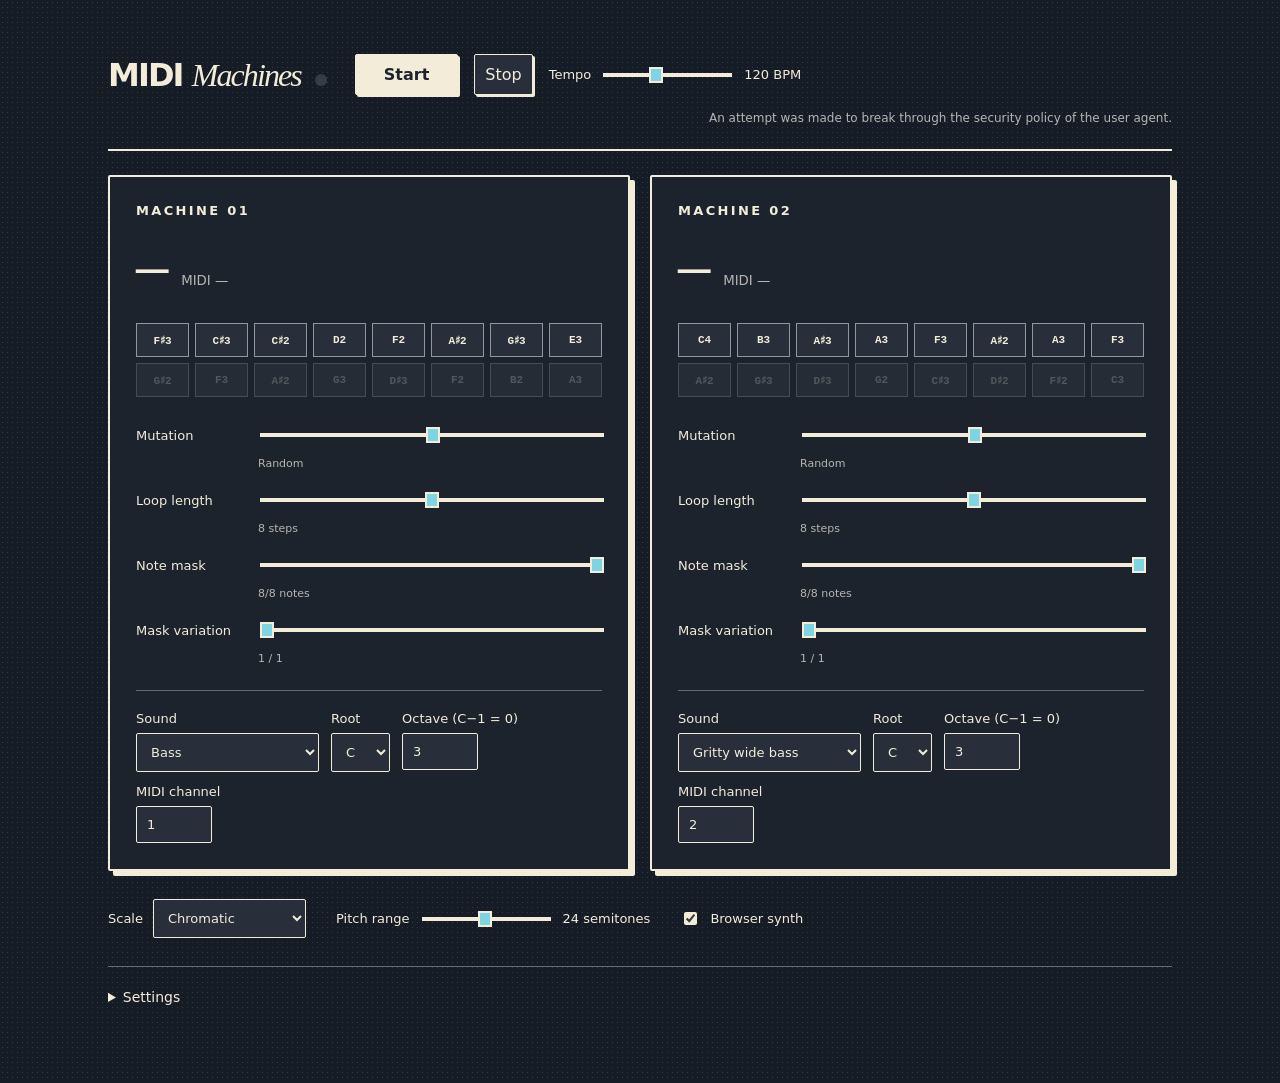
==== commit e2ba86c8: "Add tuned samples, repeating masks and Pico hardware editor" ====
--- a/web/index.html
+++ b/web/index.html
@@ -1,8 +1,8 @@
 <!doctype html>
-<html lang="en" data-theme="halftone-inverted"><head><meta charset="utf-8"><meta name="viewport" content="width=device-width,initial-scale=1"><meta name="theme-color" content="#161c26"><title>MIDI Machines</title><link rel="stylesheet" href="style.css?v=looped-synth-1"></head>
+<html lang="en" data-theme="halftone-inverted"><head><meta charset="utf-8"><meta name="viewport" content="width=device-width,initial-scale=1"><meta name="theme-color" content="#161c26"><title>MIDI Machines</title><link rel="icon" type="image/svg+xml" href="favicon.svg"><link rel="stylesheet" href="style.css?v=note-mask-1"></head>
 <body><main>
 <section class="transport"><h1>MIDI <em>Machines</em><span class="lamp" id="beat"></span></h1><button id="start" disabled>Start</button><button id="stop" disabled>Stop</button><label>Tempo <input id="tempo" type="range" min="40" max="240" value="120"><output id="tempoValue">120 BPM</output></label><span id="status" role="status">Loading engine…</span></section>
 <div class="machines" id="machines"></div>
 <section class="shared"><label>Scale <select id="scale"></select></label><label>Pitch range <input id="range" type="range" min="0" max="255" value="125"><output id="rangeValue"></output></label><label class="check"><input id="sound" type="checkbox" checked> Browser synth</label></section>
-<details><summary>Settings</summary><div class="appearance"><label for="theme">Theme</label><select id="theme"><option value="forest">Forest · green</option><option value="graphite">Graphite · amber</option><option value="ocean">Ocean · blue</option><option value="violet">Violet · purple</option><option value="monochrome">Black &amp; white</option><option value="halftone">Halftone · ink &amp; paper</option><option value="halftone-inverted" selected>Halftone · inverted</option></select></div><div class="settings"><button id="enableMidi">Enable MIDI</button><label>MIDI input <select id="midiIn"><option value="">None</option></select></label><label>MIDI output <select id="midiOut"><option value="">None</option></select></label><label class="check"><input id="clockOnly" type="checkbox"> Clock &amp; transport only</label><label class="check"><input id="screen" type="checkbox"> Use as hardware screen</label><button id="download">Download CONFIG.TXT</button></div><p class="hint">Clock &amp; transport only ignores incoming notes and CCs; MIDI Clock, Start, Stop and Continue still work. Hardware screen follows incoming notes, knobs and clock silently when this filter is off. Stop/start the hardware after connecting. Download configuration, copy it to the hardware’s USB drive, then safely eject to apply.</p></details>
-</main><script type="module" src="app.js?v=clock-only-1"></script></body></html>+<details><summary>Settings</summary><div class="appearance"><label for="theme">Theme</label><select id="theme"><option value="forest">Forest · green</option><option value="graphite">Graphite · amber</option><option value="ocean">Ocean · blue</option><option value="violet">Violet · purple</option><option value="monochrome">Black &amp; white</option><option value="halftone">Halftone · ink &amp; paper</option><option value="halftone-inverted" selected>Halftone · inverted</option></select></div><div class="settings"><label>Note subdivision <select id="subdivision"><option value="16">Sixteenth notes · 1/16</option><option value="8">Eighth notes · 1/8</option><option value="4">Quarter notes · 1/4</option></select></label><button id="enableMidi">Enable MIDI</button><label>MIDI input <select id="midiIn"><option value="">None</option></select></label><label>MIDI output <select id="midiOut"><option value="">None</option></select></label><label class="check"><input id="clockOnly" type="checkbox"> Clock &amp; transport only</label><label class="check"><input id="screen" type="checkbox"> Use as hardware screen</label><button id="readHardware" disabled>Read hardware</button><button id="applyHardware" disabled>Apply to hardware</button><span id="hardwareStatus" role="status">Hardware editor · read settings to connect</span><button id="download">Download CONFIG.TXT</button></div><p class="hint">Clock &amp; transport only ignores incoming notes and CCs; MIDI Clock, Start, Stop and Continue still work. Hardware screen follows incoming notes, knobs and clock silently when this filter is off. Stop/start the hardware after connecting. Download configuration, copy it to the hardware’s USB drive, then safely eject to apply.</p></details>
+</main><script type="module" src="app.js?v=hardware-editor-1"></script></body></html>
--- a/web/style.css
+++ b/web/style.css
@@ -54,3 +54,13 @@
 :root:is([data-theme="halftone"],[data-theme="halftone-inverted"]) input[type=range]::-webkit-slider-thumb{appearance:none;width:14px;height:16px;margin-top:-6px;border:2px solid var(--text);border-radius:0;background:var(--orange)}
 :root:is([data-theme="halftone"],[data-theme="halftone-inverted"]) input[type=range]::-moz-range-track{height:4px;background:var(--text)}
 :root:is([data-theme="halftone"],[data-theme="halftone-inverted"]) input[type=range]::-moz-range-thumb{width:10px;height:12px;border:2px solid var(--text);border-radius:0;background:var(--orange)}
+
+/* Fixed sequence slots: labels stay in place while the playhead advances. */
+.bits{display:grid;grid-template-columns:repeat(8,minmax(0,1fr));gap:6px}
+.bit{height:auto;min-height:34px;display:flex;align-items:center;justify-content:center;font:600 11px ui-monospace,monospace;color:var(--muted);opacity:.35}
+.bit.active{background:var(--surface);color:var(--text);opacity:1}
+.bit.head{background:var(--lime);color:var(--button-text);outline:2px solid var(--text);outline-offset:1px}
+:root:is([data-theme="halftone"],[data-theme="halftone-inverted"]) .bit.active{background-image:none}
+
+.bit.active.masked{color:var(--muted);text-decoration:line-through;opacity:.5}
+.bit.head.masked{opacity:1;background:var(--step-bg);color:var(--text)}
